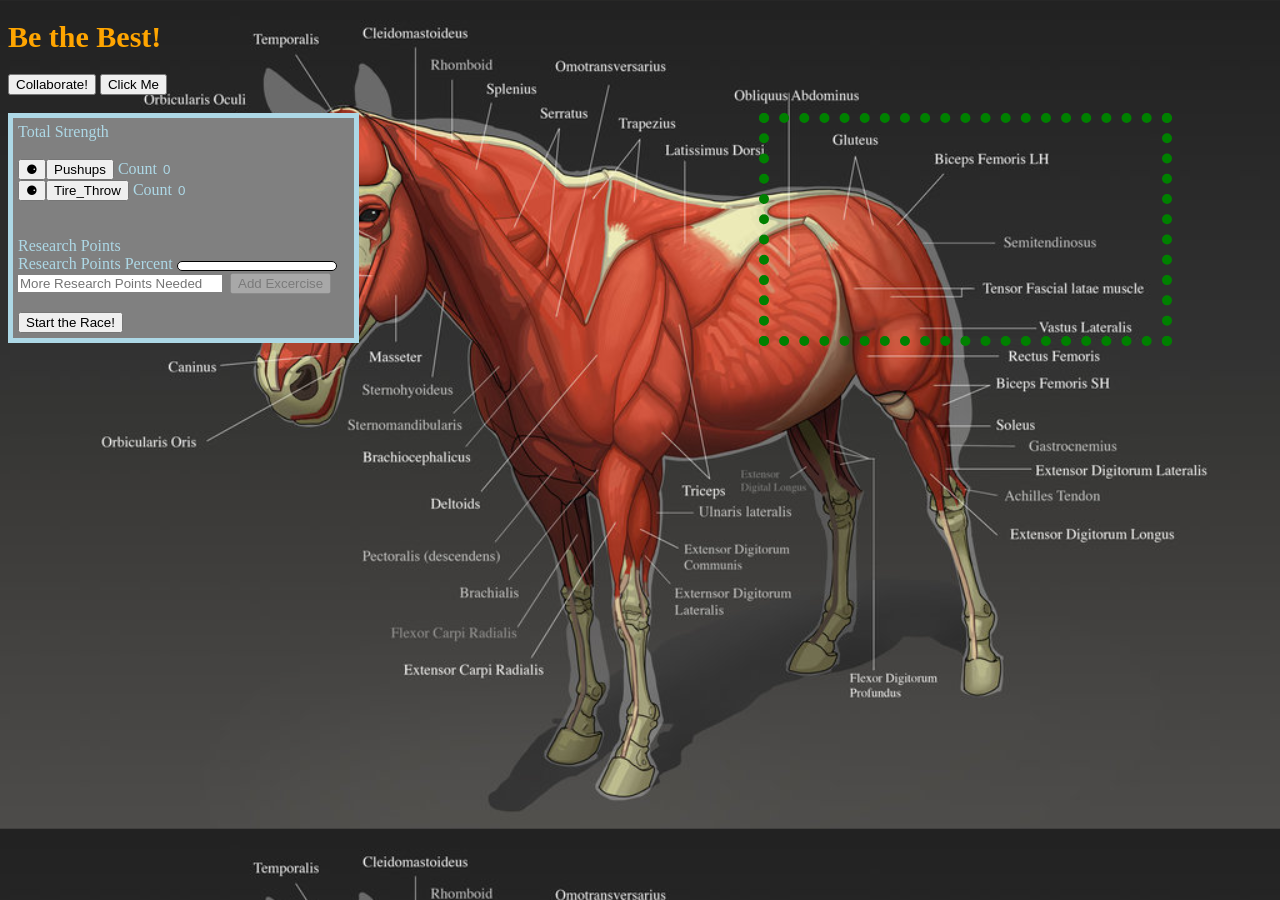
==== index.html @ 87ccf4d5 "adding autostart and clone clicks" ====
<!DOCTYPE html>
<html>
<head>

  <style type="text/css">

  progress {
    -webkit-appearance: none;
  }

  ::-webkit-progress-value {
    background-color: lightgreen;
    border-radius:5px;
  }
  ::-webkit-progress-bar {
    background-color: white;
    border-radius:5px;
    border:solid 1px;
  }

  label{
    color:lightblue;
  }

  input{
    color:lightblue;
    background:transparent;
    border:none;
  }

  #horseTrack{
    border-style:dotted;
    border-width:10px;
    border-color:green;
    padding:10px;
    color:white;
    font-size:67px;
  }
  </style>

  <script type="text/javascript">
var strengthTotal = 0;
var pushupTotal = 0;
var tireThrowTotal = 0;
var researchPointsSpent = 0;
var researchPoints = 0;

var exs = [];
/*var ex = {
  name:"",
  total:0
};*/

function addEx(initialEx){

  var newEx = new Object();
  if(initialEx==undefined){
    newEx.name = document.getElementById("newEx").value;
    researchPoints=researchPoints-1;
    researchPointsSpent=researchPointsSpent+1;
    document.getElementById("researchPoints").value = researchPoints;
    if(researchPoints<1){
        document.getElementById("newExButton").disabled = true;
        document.getElementById("newEx").disabled = true;
        document.getElementById("newEx").placeholder = "More Research Points Needed";
    }
  }else{
    newEx.name = initialEx;
  }

      newEx.total=0;
      exs.push(newEx);

      document.getElementById("newEx").value="";

      updateEx();
}

function init(){
  addEx("Pushups");
  addEx("Tire_Throw");
  updateEx();
}

function updateEx(){

  var exsHtml ="";
  for(var i=0;i<exs.length;i++){
    exsHtml = exsHtml + '<button id="auto'+exs[i].name+'" onclick="startTimer(\''+exs[i].name+'\')">⚈</button><button id="'+exs[i].name+'Button" onclick="action(\''+exs[i].name+'\')">'+exs[i].name+'</button> <label for="'+exs[i].name+'Total">Count</label> <input id="'+exs[i].name+'Total" value="'+exs[i].total+'" type="input" readonly="readonly" style="border:none"/> </br>'
  }
  var exsContainer = document.getElementById("exsContainer")
  exsContainer.innerHTML = exsHtml;
  document.getElementById("researchPointsPercent").value = Math.trunc((strengthTotal/5-researchPointsSpent)*100);

}
/*
function newEx(){
  var newEx = document.getElementById("newEx").value;
  if(newEx.trim()!=""){
    exs.push(newEx);
  }

}*/

function action(exName){
  for(var i=0;i<exs.length;i++){
    if(exs[i].name==exName){
      exs[i].total=exs[i].total+1;
      document.getElementById(exs[i].name+"Total").value = exs[i].total;
      strengthTotal = strengthTotal+1/exs[i].total;
      document.getElementById("strengthTotal").value = strengthTotal;
      researchPoints = Math.floor(strengthTotal/10-researchPointsSpent);
      document.getElementById("researchPoints").value = researchPoints;
      document.getElementById("researchPointsPercent").value = Math.trunc((strengthTotal/10-researchPointsSpent)*100);

      if(researchPoints>=1){
          document.getElementById("newExButton").disabled = false;
          document.getElementById("newEx").disabled = false;
          document.getElementById("newEx").placeholder = "New Excercise Unlocked!";
      }
    }
  }
}


var going;
var goButton = false;
var goName = "Pushups";

function startTimer(exName){
    goButton=!goButton;
    //if(goButton){
      clearInterval(going);
      document.getElementById("auto"+goName).style.color="";
      goName=exName;
      document.getElementById("auto"+goName).style.color="lightgreen";

      going = setInterval(go, 2000);
      //document.getElementById("auto"+exName).style.backgroundColor="green";
    //}else{

      //document.getElementById("auto"+exName).style.backgroundColor="";

    //}
}

function go(){
  action(goName);
}

var horseTrackDirection = 0;
function race(){
horseTrackDirection = horseTrackDirection +1;

document.getElementById("horseTrack").style.borderTopColor="green";
document.getElementById("horseTrack").style.borderRightColor="green";
document.getElementById("horseTrack").style.borderBottomColor="green";
document.getElementById("horseTrack").style.borderLeftColor="green";

switch(horseTrackDirection%4){
  case 0:
    document.getElementById("horseTrack").style.borderTopColor="red";
    break;
  case 1:
    document.getElementById("horseTrack").style.borderRightColor="red";
  break;
  case 2:
    document.getElementById("horseTrack").style.borderBottomColor="red";
  break;
  case 3:
    document.getElementById("horseTrack").style.borderLeftColor="red";
  break;
}


if(horseTrackDirection>51+winnerNumber){
  clearInterval(theRace);
  horseTrackDirection=0;
  document.getElementById("horseRaceWinner").innerHTML = winnerNumber;
}

}
var theRace;
var winnerNumber = 0;
function startRace(){
  setTimeout(function(){document.getElementById('horseRace').style.display='none'},5000);
  winnerNumber = Math.floor(Math.random()*4);
  theRace = setInterval(race,100);
  document.getElementById("horseRaceWinner").innerHTML = "";

}
/*
function updateDisplay(){
  for(var i=0;i<elements.length;i++){
    document.getElementById(elements[i].id).value=elements[i].total;
  }
}*/
  </script>

<script src="https://togetherjs.com/togetherjs-min.js">
  TogetherJSConfig_autoStart = true;
  TogetherJSConfig_cloneClicks = true;

</script>

</head>
<body onload="init()" style="background-image:url('horsemuscle.jpg');-webkit-background-size: cover;-moz-background-size: cover;-o-background-size: cover;background-size: cover;">
<h1 style="color:orange;font-size:30px">Be the Best!</h1>
<button onclick="TogetherJS(this); return false;">Collaborate!</button>

<button onclick="alert('You\'re the best')">Click Me</button>
</br>
</br>
<div id="clicker" style="background-color:grey;display:inline-block;border:5px solid lightblue;padding:5px">
<label for="strengthTotal">Total Strength</label>
<input id="strengthTotal" type="input" readonly style="border:none"/>
</br>
</br>

<div id="exsContainer"></div>
</br>
</br>

<label for="researchPoints">Research Points</label>
<input id="researchPoints" type="input" readonly />
</br>
<label for="researchPointsPercent">Research Points Percent</label>
<progress id="researchPointsPercent" value="0" max="100" style="height:10px;vertical-align:middle;"></progress>
</br>
<input id="newEx" type="input" placeholder="More Research Points Needed" disabled="disabled" style="width:200px;background:white"/>
&nbsp;<button id="newExButton" onclick="addEx()" disabled="disabled" >Add Excercise</button>
</br>
</br>
<button onclick="document.getElementById('horseRace').style.display='inline-block';startRace();">Start the Race!</button>
</div>


<div id="horseTrack" style="width:373px;height:193px;float:right;margin-right:100px">
  <div id="horseRace" style="display:none;width:373px;height:193px;background-image:url('horserace.gif');-webkit-background-size: cover;-moz-background-size: cover;-o-background-size: cover;background-size: cover;">
  </div>
  <span id="horseRaceWinner"></span>
</div>



</body>
</html>
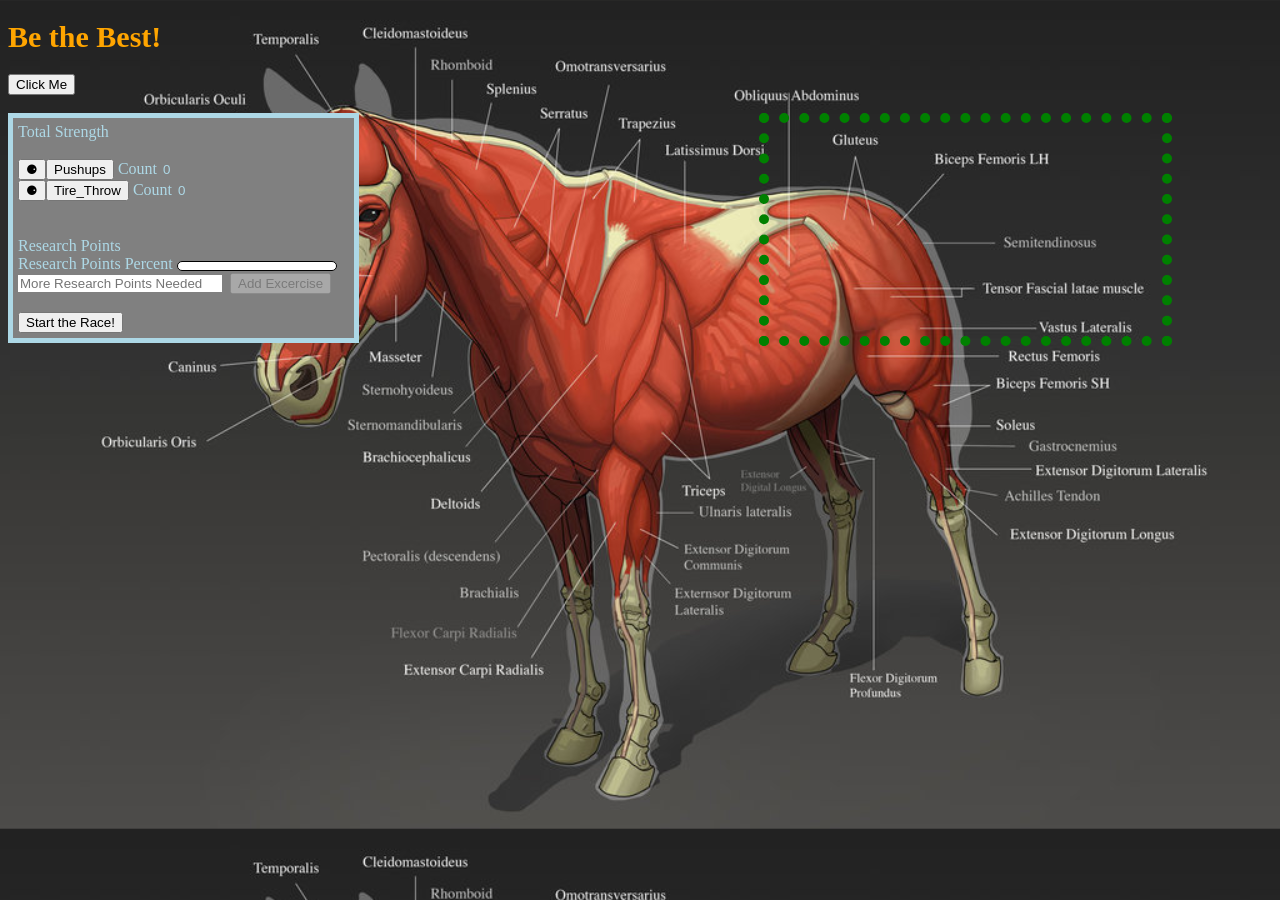
==== commit 2c419be7: "remove together js" ====
--- a/index.html
+++ b/index.html
@@ -196,17 +196,23 @@
   }
 }*/
   </script>
-
+<script>
+  
+ // var TogetherJSConfig_autoStart = true;
+ // var TogetherJSConfig_cloneClicks = true;
+  // more config...
+  </script>
+
+  <!--
 <script src="https://togetherjs.com/togetherjs-min.js">
-  TogetherJSConfig_autoStart = true;
-  TogetherJSConfig_cloneClicks = true;
+-->
 
 </script>
 
 </head>
 <body onload="init()" style="background-image:url('horsemuscle.jpg');-webkit-background-size: cover;-moz-background-size: cover;-o-background-size: cover;background-size: cover;">
 <h1 style="color:orange;font-size:30px">Be the Best!</h1>
-<button onclick="TogetherJS(this); return false;">Collaborate!</button>
+<!--<button onclick="TogetherJS(this); return false;">Collaborate!</button>-->
 
 <button onclick="alert('You\'re the best')">Click Me</button>
 </br>
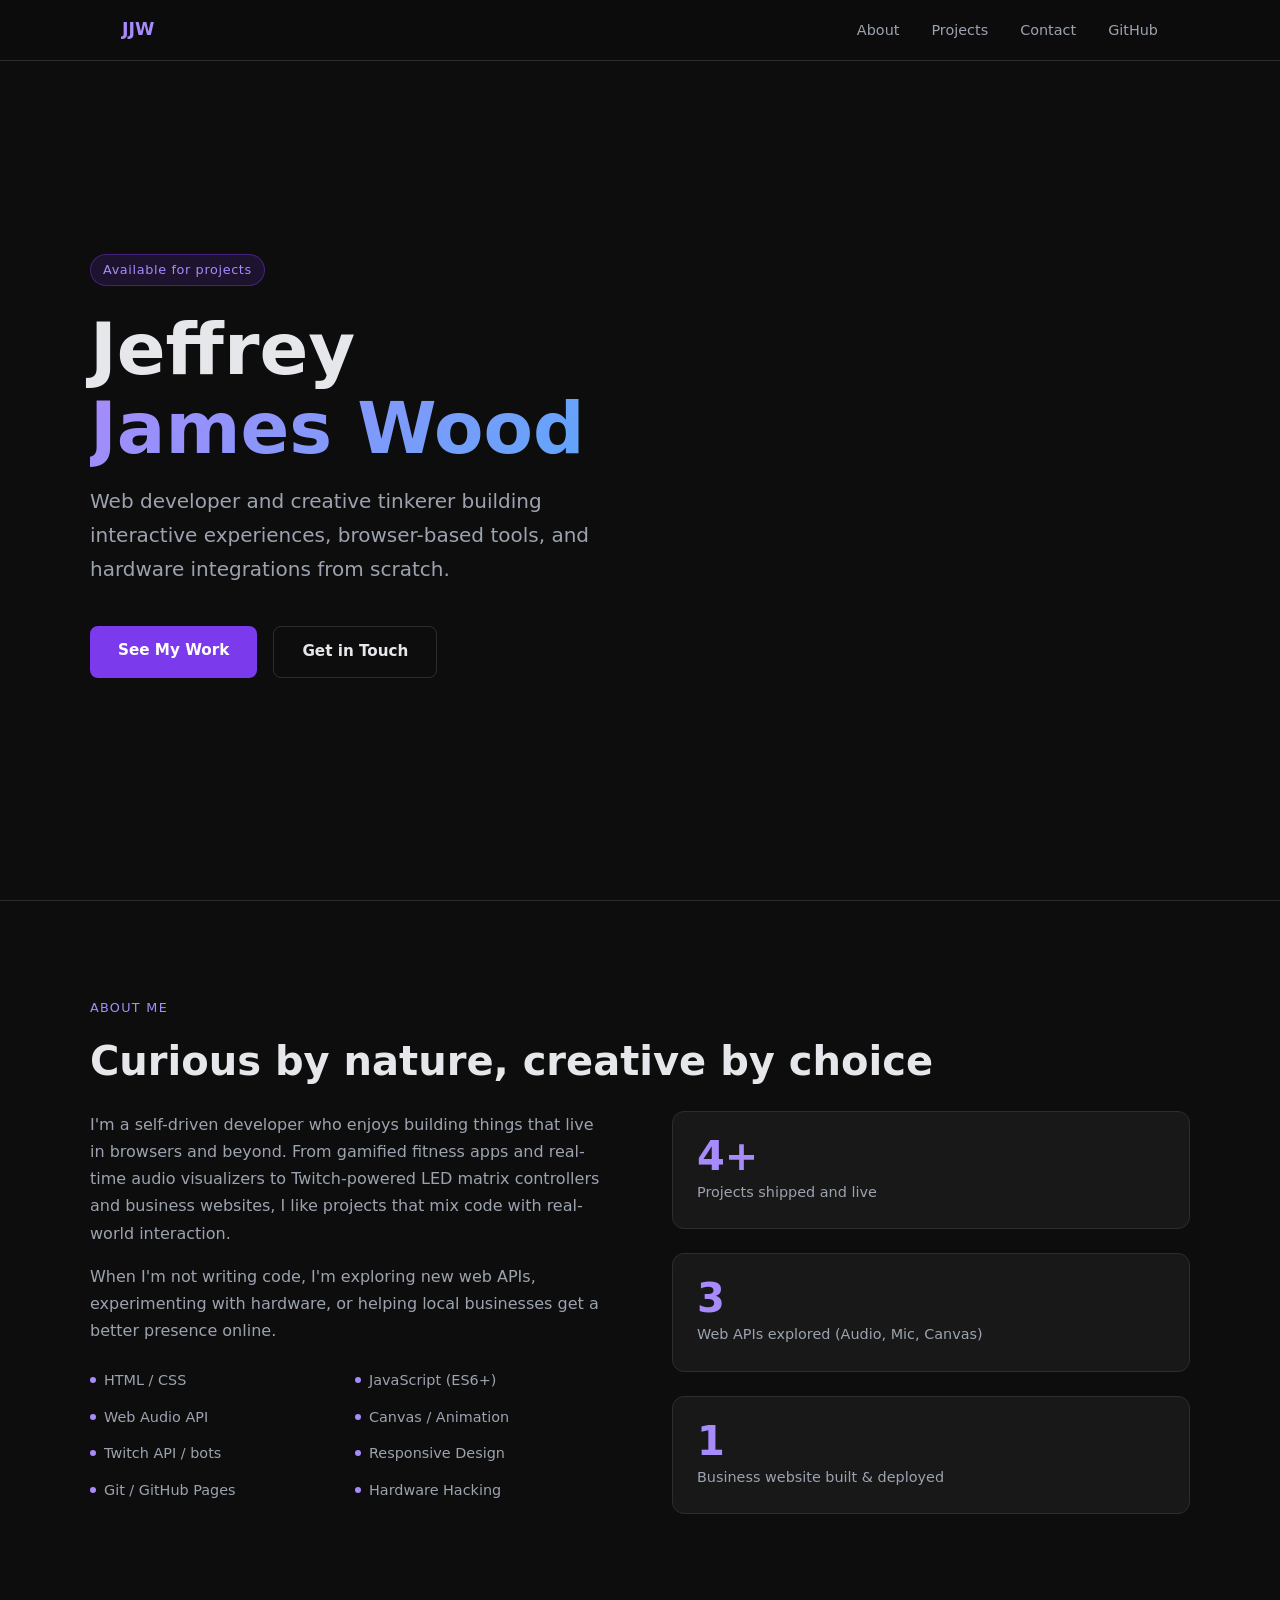
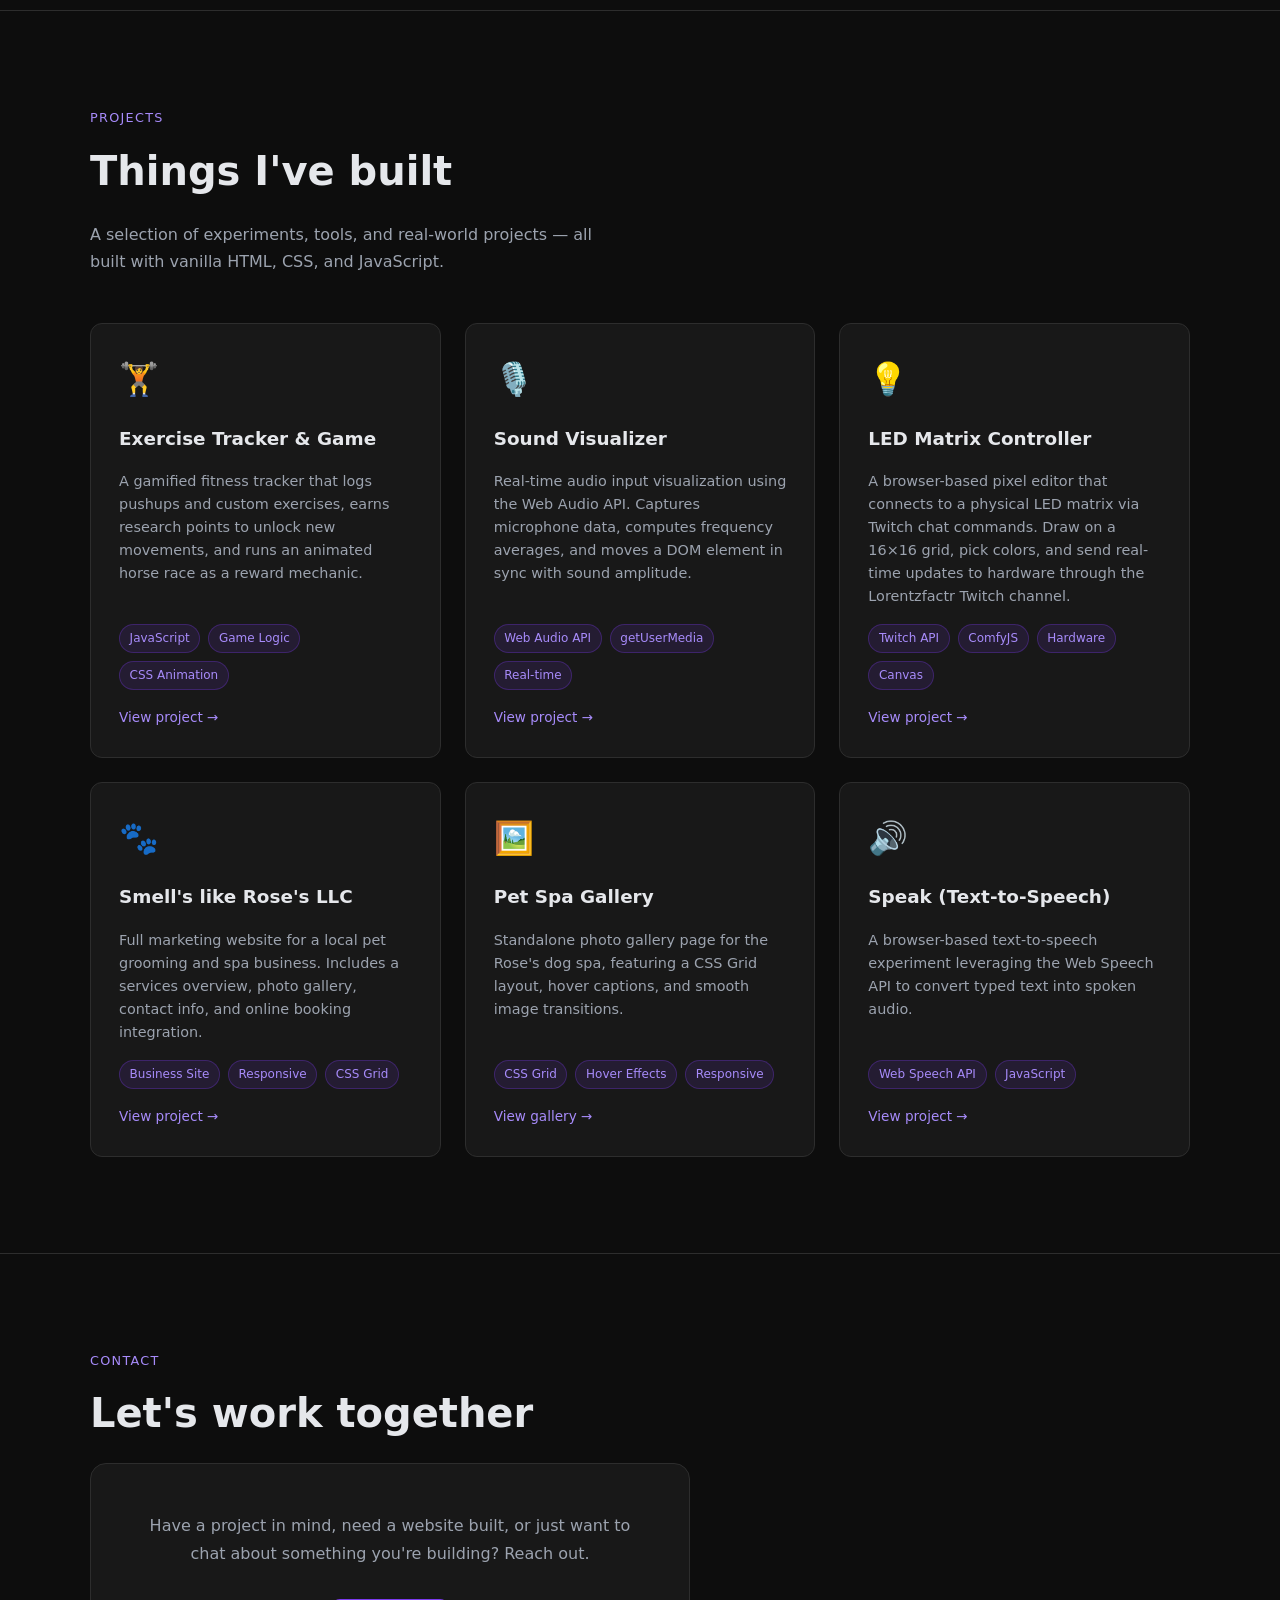
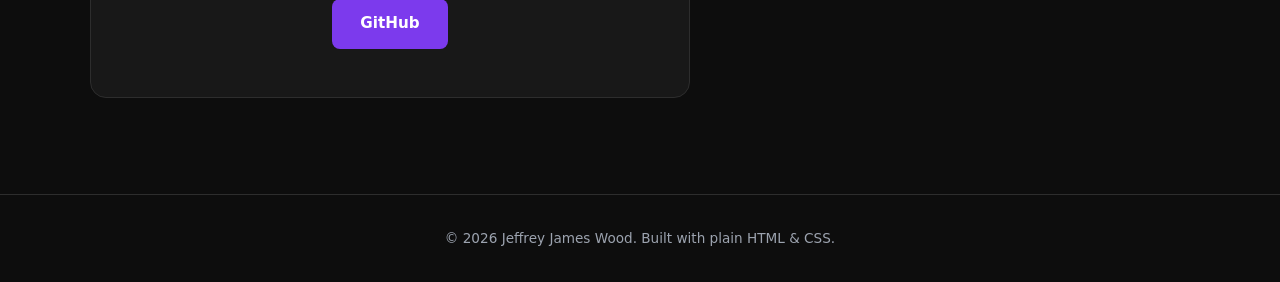
==== commit 61e9ff02: "Build portfolio website as homepage - Rename existing exercise tracker game to game.html - Create ne" ====
--- a/index.html
+++ b/index.html
@@ -1,253 +1,613 @@
-<!DOCTYPE html>
-<html>
-<head>
-
-  <style type="text/css">
-
-  progress {
-    -webkit-appearance: none;
-  }
-
-  ::-webkit-progress-value {
-    background-color: lightgreen;
-    border-radius:5px;
-  }
-  ::-webkit-progress-bar {
-    background-color: white;
-    border-radius:5px;
-    border:solid 1px;
-  }
-
-  label{
-    color:lightblue;
-  }
-
-  input{
-    color:lightblue;
-    background:transparent;
-    border:none;
-  }
-
-  #horseTrack{
-    border-style:dotted;
-    border-width:10px;
-    border-color:green;
-    padding:10px;
-    color:white;
-    font-size:67px;
-  }
-  </style>
-
-  <script type="text/javascript">
-var strengthTotal = 0;
-var pushupTotal = 0;
-var tireThrowTotal = 0;
-var researchPointsSpent = 0;
-var researchPoints = 0;
-
-var exs = [];
-/*var ex = {
-  name:"",
-  total:0
-};*/
-
-function addEx(initialEx){
-
-  var newEx = new Object();
-  if(initialEx==undefined){
-    newEx.name = document.getElementById("newEx").value;
-    researchPoints=researchPoints-1;
-    researchPointsSpent=researchPointsSpent+1;
-    document.getElementById("researchPoints").value = researchPoints;
-    if(researchPoints<1){
-        document.getElementById("newExButton").disabled = true;
-        document.getElementById("newEx").disabled = true;
-        document.getElementById("newEx").placeholder = "More Research Points Needed";
-    }
-  }else{
-    newEx.name = initialEx;
-  }
-
-      newEx.total=0;
-      exs.push(newEx);
-
-      document.getElementById("newEx").value="";
-
-      updateEx();
-}
-
-function init(){
-  addEx("Pushups");
-  addEx("Tire_Throw");
-  updateEx();
-}
-
-function updateEx(){
-
-  var exsHtml ="";
-  for(var i=0;i<exs.length;i++){
-    exsHtml = exsHtml + '<button id="auto'+exs[i].name+'" onclick="startTimer(\''+exs[i].name+'\')">⚈</button><button id="'+exs[i].name+'Button" onclick="action(\''+exs[i].name+'\')">'+exs[i].name+'</button> <label for="'+exs[i].name+'Total">Count</label> <input id="'+exs[i].name+'Total" value="'+exs[i].total+'" type="input" readonly="readonly" style="border:none"/> </br>'
-  }
-  var exsContainer = document.getElementById("exsContainer")
-  exsContainer.innerHTML = exsHtml;
-  document.getElementById("researchPointsPercent").value = Math.trunc((strengthTotal/5-researchPointsSpent)*100);
-
-}
-/*
-function newEx(){
-  var newEx = document.getElementById("newEx").value;
-  if(newEx.trim()!=""){
-    exs.push(newEx);
-  }
-
-}*/
-
-function action(exName){
-  for(var i=0;i<exs.length;i++){
-    if(exs[i].name==exName){
-      exs[i].total=exs[i].total+1;
-      document.getElementById(exs[i].name+"Total").value = exs[i].total;
-      strengthTotal = strengthTotal+1/exs[i].total;
-      document.getElementById("strengthTotal").value = strengthTotal;
-      researchPoints = Math.floor(strengthTotal/10-researchPointsSpent);
-      document.getElementById("researchPoints").value = researchPoints;
-      document.getElementById("researchPointsPercent").value = Math.trunc((strengthTotal/10-researchPointsSpent)*100);
-
-      if(researchPoints>=1){
-          document.getElementById("newExButton").disabled = false;
-          document.getElementById("newEx").disabled = false;
-          document.getElementById("newEx").placeholder = "New Excercise Unlocked!";
-      }
-    }
-  }
-}
-
-
-var going;
-var goButton = false;
-var goName = "Pushups";
-
-function startTimer(exName){
-    goButton=!goButton;
-    //if(goButton){
-      clearInterval(going);
-      document.getElementById("auto"+goName).style.color="";
-      goName=exName;
-      document.getElementById("auto"+goName).style.color="lightgreen";
-
-      going = setInterval(go, 2000);
-      //document.getElementById("auto"+exName).style.backgroundColor="green";
-    //}else{
-
-      //document.getElementById("auto"+exName).style.backgroundColor="";
-
-    //}
-}
-
-function go(){
-  action(goName);
-}
-
-var horseTrackDirection = 0;
-function race(){
-horseTrackDirection = horseTrackDirection +1;
-
-document.getElementById("horseTrack").style.borderTopColor="green";
-document.getElementById("horseTrack").style.borderRightColor="green";
-document.getElementById("horseTrack").style.borderBottomColor="green";
-document.getElementById("horseTrack").style.borderLeftColor="green";
-
-switch(horseTrackDirection%4){
-  case 0:
-    document.getElementById("horseTrack").style.borderTopColor="red";
-    break;
-  case 1:
-    document.getElementById("horseTrack").style.borderRightColor="red";
-  break;
-  case 2:
-    document.getElementById("horseTrack").style.borderBottomColor="red";
-  break;
-  case 3:
-    document.getElementById("horseTrack").style.borderLeftColor="red";
-  break;
-}
-
-
-if(horseTrackDirection>51+winnerNumber){
-  clearInterval(theRace);
-  horseTrackDirection=0;
-  document.getElementById("horseRaceWinner").innerHTML = winnerNumber;
-}
-
-}
-var theRace;
-var winnerNumber = 0;
-function startRace(){
-  setTimeout(function(){document.getElementById('horseRace').style.display='none'},5000);
-  winnerNumber = Math.floor(Math.random()*4);
-  theRace = setInterval(race,100);
-  document.getElementById("horseRaceWinner").innerHTML = "";
-
-}
-/*
-function updateDisplay(){
-  for(var i=0;i<elements.length;i++){
-    document.getElementById(elements[i].id).value=elements[i].total;
-  }
-}*/
-  </script>
-<script>
-  
- // var TogetherJSConfig_autoStart = true;
- // var TogetherJSConfig_cloneClicks = true;
-  // more config...
-  </script>
-
-  <!--
-<script src="https://togetherjs.com/togetherjs-min.js">
--->
-
-</script>
-
-</head>
-<body onload="init()" style="background-image:url('horsemuscle.jpg');-webkit-background-size: cover;-moz-background-size: cover;-o-background-size: cover;background-size: cover;">
-<h1 style="color:orange;font-size:30px">Be the Best!</h1>
-<!--<button onclick="TogetherJS(this); return false;">Collaborate!</button>-->
-
-<button onclick="alert('You\'re the best')">Click Me</button>
-</br>
-</br>
-<div id="clicker" style="background-color:grey;display:inline-block;border:5px solid lightblue;padding:5px">
-<label for="strengthTotal">Total Strength</label>
-<input id="strengthTotal" type="input" readonly style="border:none"/>
-</br>
-</br>
-
-<div id="exsContainer"></div>
-</br>
-</br>
-
-<label for="researchPoints">Research Points</label>
-<input id="researchPoints" type="input" readonly />
-</br>
-<label for="researchPointsPercent">Research Points Percent</label>
-<progress id="researchPointsPercent" value="0" max="100" style="height:10px;vertical-align:middle;"></progress>
-</br>
-<input id="newEx" type="input" placeholder="More Research Points Needed" disabled="disabled" style="width:200px;background:white"/>
-&nbsp;<button id="newExButton" onclick="addEx()" disabled="disabled" >Add Excercise</button>
-</br>
-</br>
-<button onclick="document.getElementById('horseRace').style.display='inline-block';startRace();">Start the Race!</button>
-</div>
-
-
-<div id="horseTrack" style="width:373px;height:193px;float:right;margin-right:100px">
-  <div id="horseRace" style="display:none;width:373px;height:193px;background-image:url('horserace.gif');-webkit-background-size: cover;-moz-background-size: cover;-o-background-size: cover;background-size: cover;">
-  </div>
-  <span id="horseRaceWinner"></span>
-</div>
-
-
-
-</body>
-</html>
+<!DOCTYPE html>
+<html lang="en">
+<head>
+  <meta charset="UTF-8">
+  <meta name="viewport" content="width=device-width, initial-scale=1.0">
+  <title>Jeffrey James Wood - Developer Portfolio</title>
+  <style>
+    *, *::before, *::after {
+      box-sizing: border-box;
+      margin: 0;
+      padding: 0;
+    }
+
+    :root {
+      --bg: #0d0d0d;
+      --bg-card: #181818;
+      --bg-card-hover: #222222;
+      --accent: #7c3aed;
+      --accent-light: #a78bfa;
+      --text: #e5e7eb;
+      --text-muted: #9ca3af;
+      --border: #2d2d2d;
+    }
+
+    html {
+      scroll-behavior: smooth;
+    }
+
+    body {
+      font-family: 'Segoe UI', system-ui, -apple-system, sans-serif;
+      background-color: var(--bg);
+      color: var(--text);
+      line-height: 1.7;
+    }
+
+    /* NAV */
+    nav {
+      position: fixed;
+      top: 0;
+      width: 100%;
+      background: rgba(13, 13, 13, 0.9);
+      backdrop-filter: blur(10px);
+      border-bottom: 1px solid var(--border);
+      z-index: 100;
+    }
+
+    .nav-inner {
+      max-width: 1100px;
+      margin: 0 auto;
+      padding: 0 2rem;
+      display: flex;
+      justify-content: space-between;
+      align-items: center;
+      height: 60px;
+    }
+
+    .nav-logo {
+      font-size: 1.1rem;
+      font-weight: 700;
+      color: var(--accent-light);
+      text-decoration: none;
+    }
+
+    .nav-links {
+      list-style: none;
+      display: flex;
+      gap: 2rem;
+    }
+
+    .nav-links a {
+      text-decoration: none;
+      color: var(--text-muted);
+      font-size: 0.9rem;
+      transition: color 0.2s;
+    }
+
+    .nav-links a:hover {
+      color: var(--accent-light);
+    }
+
+    /* HERO */
+    #hero {
+      min-height: 100vh;
+      display: flex;
+      align-items: center;
+      padding: 6rem 2rem 4rem;
+    }
+
+    .hero-inner {
+      max-width: 1100px;
+      margin: 0 auto;
+      width: 100%;
+    }
+
+    .hero-tag {
+      display: inline-block;
+      background: rgba(124, 58, 237, 0.15);
+      border: 1px solid rgba(124, 58, 237, 0.4);
+      color: var(--accent-light);
+      padding: 0.25rem 0.75rem;
+      border-radius: 999px;
+      font-size: 0.8rem;
+      letter-spacing: 0.05em;
+      margin-bottom: 1.5rem;
+    }
+
+    .hero-name {
+      font-size: clamp(2.5rem, 6vw, 4.5rem);
+      font-weight: 800;
+      line-height: 1.1;
+      margin-bottom: 1rem;
+    }
+
+    .hero-name span {
+      background: linear-gradient(135deg, var(--accent-light), #60a5fa);
+      -webkit-background-clip: text;
+      -webkit-text-fill-color: transparent;
+      background-clip: text;
+    }
+
+    .hero-subtitle {
+      font-size: 1.25rem;
+      color: var(--text-muted);
+      max-width: 560px;
+      margin-bottom: 2.5rem;
+    }
+
+    .hero-cta {
+      display: flex;
+      gap: 1rem;
+      flex-wrap: wrap;
+    }
+
+    .btn-primary {
+      display: inline-block;
+      background: var(--accent);
+      color: #fff;
+      padding: 0.75rem 1.75rem;
+      border-radius: 8px;
+      text-decoration: none;
+      font-weight: 600;
+      font-size: 0.95rem;
+      transition: background 0.2s, transform 0.2s;
+    }
+
+    .btn-primary:hover {
+      background: #6d28d9;
+      transform: translateY(-2px);
+    }
+
+    .btn-secondary {
+      display: inline-block;
+      border: 1px solid var(--border);
+      color: var(--text);
+      padding: 0.75rem 1.75rem;
+      border-radius: 8px;
+      text-decoration: none;
+      font-weight: 600;
+      font-size: 0.95rem;
+      transition: border-color 0.2s, transform 0.2s;
+    }
+
+    .btn-secondary:hover {
+      border-color: var(--accent-light);
+      color: var(--accent-light);
+      transform: translateY(-2px);
+    }
+
+    /* SECTIONS */
+    section {
+      padding: 6rem 2rem;
+    }
+
+    .section-inner {
+      max-width: 1100px;
+      margin: 0 auto;
+    }
+
+    .section-label {
+      font-size: 0.8rem;
+      letter-spacing: 0.1em;
+      text-transform: uppercase;
+      color: var(--accent-light);
+      margin-bottom: 0.5rem;
+    }
+
+    .section-title {
+      font-size: clamp(1.75rem, 4vw, 2.5rem);
+      font-weight: 700;
+      margin-bottom: 1rem;
+    }
+
+    .section-desc {
+      color: var(--text-muted);
+      max-width: 520px;
+      margin-bottom: 3rem;
+    }
+
+    /* ABOUT */
+    #about {
+      border-top: 1px solid var(--border);
+    }
+
+    .about-grid {
+      display: grid;
+      grid-template-columns: 1fr 1fr;
+      gap: 4rem;
+      align-items: start;
+    }
+
+    .about-text p {
+      color: var(--text-muted);
+      margin-bottom: 1rem;
+    }
+
+    .skills-list {
+      display: grid;
+      grid-template-columns: 1fr 1fr;
+      gap: 0.75rem;
+      margin-top: 1.5rem;
+    }
+
+    .skill-item {
+      display: flex;
+      align-items: center;
+      gap: 0.5rem;
+      font-size: 0.9rem;
+      color: var(--text-muted);
+    }
+
+    .skill-item::before {
+      content: '';
+      width: 6px;
+      height: 6px;
+      background: var(--accent-light);
+      border-radius: 50%;
+      flex-shrink: 0;
+    }
+
+    .about-stats {
+      display: flex;
+      flex-direction: column;
+      gap: 1.5rem;
+    }
+
+    .stat-card {
+      background: var(--bg-card);
+      border: 1px solid var(--border);
+      border-radius: 12px;
+      padding: 1.5rem;
+    }
+
+    .stat-number {
+      font-size: 2.5rem;
+      font-weight: 800;
+      color: var(--accent-light);
+      line-height: 1;
+    }
+
+    .stat-label {
+      color: var(--text-muted);
+      font-size: 0.9rem;
+      margin-top: 0.25rem;
+    }
+
+    /* PROJECTS */
+    #projects {
+      border-top: 1px solid var(--border);
+    }
+
+    .projects-grid {
+      display: grid;
+      grid-template-columns: repeat(auto-fill, minmax(320px, 1fr));
+      gap: 1.5rem;
+    }
+
+    .project-card {
+      background: var(--bg-card);
+      border: 1px solid var(--border);
+      border-radius: 12px;
+      padding: 1.75rem;
+      text-decoration: none;
+      color: inherit;
+      display: flex;
+      flex-direction: column;
+      gap: 1rem;
+      transition: background 0.2s, border-color 0.2s, transform 0.2s;
+    }
+
+    .project-card:hover {
+      background: var(--bg-card-hover);
+      border-color: var(--accent);
+      transform: translateY(-4px);
+    }
+
+    .project-icon {
+      font-size: 2rem;
+    }
+
+    .project-name {
+      font-size: 1.15rem;
+      font-weight: 700;
+    }
+
+    .project-desc {
+      color: var(--text-muted);
+      font-size: 0.9rem;
+      line-height: 1.6;
+      flex: 1;
+    }
+
+    .project-tags {
+      display: flex;
+      flex-wrap: wrap;
+      gap: 0.5rem;
+    }
+
+    .tag {
+      background: rgba(124, 58, 237, 0.12);
+      border: 1px solid rgba(124, 58, 237, 0.3);
+      color: var(--accent-light);
+      font-size: 0.75rem;
+      padding: 0.2rem 0.6rem;
+      border-radius: 999px;
+    }
+
+    .project-link {
+      font-size: 0.85rem;
+      color: var(--accent-light);
+      display: flex;
+      align-items: center;
+      gap: 0.25rem;
+    }
+
+    .project-link::after {
+      content: '→';
+      transition: transform 0.2s;
+    }
+
+    .project-card:hover .project-link::after {
+      transform: translateX(4px);
+    }
+
+    /* CONTACT */
+    #contact {
+      border-top: 1px solid var(--border);
+    }
+
+    .contact-box {
+      background: var(--bg-card);
+      border: 1px solid var(--border);
+      border-radius: 16px;
+      padding: 3rem;
+      text-align: center;
+      max-width: 600px;
+    }
+
+    .contact-box p {
+      color: var(--text-muted);
+      margin-bottom: 2rem;
+    }
+
+    .contact-links {
+      display: flex;
+      justify-content: center;
+      gap: 1rem;
+      flex-wrap: wrap;
+    }
+
+    /* FOOTER */
+    footer {
+      border-top: 1px solid var(--border);
+      padding: 2rem;
+      text-align: center;
+      color: var(--text-muted);
+      font-size: 0.85rem;
+    }
+
+    /* RESPONSIVE */
+    @media (max-width: 768px) {
+      .about-grid {
+        grid-template-columns: 1fr;
+        gap: 2.5rem;
+      }
+
+      .nav-links {
+        gap: 1rem;
+      }
+
+      .contact-box {
+        padding: 2rem 1.5rem;
+      }
+    }
+
+    @media (max-width: 480px) {
+      .nav-links li:nth-child(n+3) {
+        display: none;
+      }
+    }
+  </style>
+</head>
+<body>
+
+  <nav>
+    <div class="nav-inner">
+      <a href="#hero" class="nav-logo">JJW</a>
+      <ul class="nav-links">
+        <li><a href="#about">About</a></li>
+        <li><a href="#projects">Projects</a></li>
+        <li><a href="#contact">Contact</a></li>
+        <li><a href="https://github.com/XavierMidnight" target="_blank" rel="noopener">GitHub</a></li>
+      </ul>
+    </div>
+  </nav>
+
+  <!-- HERO -->
+  <section id="hero">
+    <div class="hero-inner">
+      <div class="hero-tag">Available for projects</div>
+      <h1 class="hero-name">
+        Jeffrey<br><span>James Wood</span>
+      </h1>
+      <p class="hero-subtitle">
+        Web developer and creative tinkerer building interactive experiences,
+        browser-based tools, and hardware integrations from scratch.
+      </p>
+      <div class="hero-cta">
+        <a href="#projects" class="btn-primary">See My Work</a>
+        <a href="#contact" class="btn-secondary">Get in Touch</a>
+      </div>
+    </div>
+  </section>
+
+  <!-- ABOUT -->
+  <section id="about">
+    <div class="section-inner">
+      <p class="section-label">About me</p>
+      <h2 class="section-title">Curious by nature, creative by choice</h2>
+      <div class="about-grid">
+        <div class="about-text">
+          <p>
+            I'm a self-driven developer who enjoys building things that live in browsers and
+            beyond. From gamified fitness apps and real-time audio visualizers to Twitch-powered
+            LED matrix controllers and business websites, I like projects that mix code with
+            real-world interaction.
+          </p>
+          <p>
+            When I'm not writing code, I'm exploring new web APIs, experimenting with hardware,
+            or helping local businesses get a better presence online.
+          </p>
+          <div class="skills-list">
+            <span class="skill-item">HTML / CSS</span>
+            <span class="skill-item">JavaScript (ES6+)</span>
+            <span class="skill-item">Web Audio API</span>
+            <span class="skill-item">Canvas / Animation</span>
+            <span class="skill-item">Twitch API / bots</span>
+            <span class="skill-item">Responsive Design</span>
+            <span class="skill-item">Git / GitHub Pages</span>
+            <span class="skill-item">Hardware Hacking</span>
+          </div>
+        </div>
+        <div class="about-stats">
+          <div class="stat-card">
+            <div class="stat-number">4+</div>
+            <div class="stat-label">Projects shipped and live</div>
+          </div>
+          <div class="stat-card">
+            <div class="stat-number">3</div>
+            <div class="stat-label">Web APIs explored (Audio, Mic, Canvas)</div>
+          </div>
+          <div class="stat-card">
+            <div class="stat-number">1</div>
+            <div class="stat-label">Business website built &amp; deployed</div>
+          </div>
+        </div>
+      </div>
+    </div>
+  </section>
+
+  <!-- PROJECTS -->
+  <section id="projects">
+    <div class="section-inner">
+      <p class="section-label">Projects</p>
+      <h2 class="section-title">Things I've built</h2>
+      <p class="section-desc">
+        A selection of experiments, tools, and real-world projects — all built with vanilla
+        HTML, CSS, and JavaScript.
+      </p>
+
+      <div class="projects-grid">
+
+        <a href="game.html" class="project-card">
+          <div class="project-icon">🏋️</div>
+          <div class="project-name">Exercise Tracker &amp; Game</div>
+          <p class="project-desc">
+            A gamified fitness tracker that logs pushups and custom exercises, earns
+            research points to unlock new movements, and runs an animated horse race as a
+            reward mechanic.
+          </p>
+          <div class="project-tags">
+            <span class="tag">JavaScript</span>
+            <span class="tag">Game Logic</span>
+            <span class="tag">CSS Animation</span>
+          </div>
+          <span class="project-link">View project</span>
+        </a>
+
+        <a href="sound.html" class="project-card">
+          <div class="project-icon">🎙️</div>
+          <div class="project-name">Sound Visualizer</div>
+          <p class="project-desc">
+            Real-time audio input visualization using the Web Audio API. Captures microphone
+            data, computes frequency averages, and moves a DOM element in sync with sound
+            amplitude.
+          </p>
+          <div class="project-tags">
+            <span class="tag">Web Audio API</span>
+            <span class="tag">getUserMedia</span>
+            <span class="tag">Real-time</span>
+          </div>
+          <span class="project-link">View project</span>
+        </a>
+
+        <a href="lorentzfactr.html" class="project-card">
+          <div class="project-icon">💡</div>
+          <div class="project-name">LED Matrix Controller</div>
+          <p class="project-desc">
+            A browser-based pixel editor that connects to a physical LED matrix via Twitch
+            chat commands. Draw on a 16×16 grid, pick colors, and send real-time updates to
+            hardware through the Lorentzfactr Twitch channel.
+          </p>
+          <div class="project-tags">
+            <span class="tag">Twitch API</span>
+            <span class="tag">ComfyJS</span>
+            <span class="tag">Hardware</span>
+            <span class="tag">Canvas</span>
+          </div>
+          <span class="project-link">View project</span>
+        </a>
+
+        <a href="rose2.html" class="project-card">
+          <div class="project-icon">🐾</div>
+          <div class="project-name">Smell's like Rose's LLC</div>
+          <p class="project-desc">
+            Full marketing website for a local pet grooming and spa business. Includes a
+            services overview, photo gallery, contact info, and online booking integration.
+          </p>
+          <div class="project-tags">
+            <span class="tag">Business Site</span>
+            <span class="tag">Responsive</span>
+            <span class="tag">CSS Grid</span>
+          </div>
+          <span class="project-link">View project</span>
+        </a>
+
+        <a href="gallery.html" class="project-card">
+          <div class="project-icon">🖼️</div>
+          <div class="project-name">Pet Spa Gallery</div>
+          <p class="project-desc">
+            Standalone photo gallery page for the Rose's dog spa, featuring a CSS Grid
+            layout, hover captions, and smooth image transitions.
+          </p>
+          <div class="project-tags">
+            <span class="tag">CSS Grid</span>
+            <span class="tag">Hover Effects</span>
+            <span class="tag">Responsive</span>
+          </div>
+          <span class="project-link">View gallery</span>
+        </a>
+
+        <a href="speak.html" class="project-card">
+          <div class="project-icon">🔊</div>
+          <div class="project-name">Speak (Text-to-Speech)</div>
+          <p class="project-desc">
+            A browser-based text-to-speech experiment leveraging the Web Speech API to
+            convert typed text into spoken audio.
+          </p>
+          <div class="project-tags">
+            <span class="tag">Web Speech API</span>
+            <span class="tag">JavaScript</span>
+          </div>
+          <span class="project-link">View project</span>
+        </a>
+
+      </div>
+    </div>
+  </section>
+
+  <!-- CONTACT -->
+  <section id="contact">
+    <div class="section-inner">
+      <p class="section-label">Contact</p>
+      <h2 class="section-title">Let's work together</h2>
+      <div class="contact-box">
+        <p>
+          Have a project in mind, need a website built, or just want to chat about
+          something you're building? Reach out.
+        </p>
+        <div class="contact-links">
+          <a href="https://github.com/XavierMidnight" class="btn-primary" target="_blank" rel="noopener">
+            GitHub
+          </a>
+        </div>
+      </div>
+    </div>
+  </section>
+
+  <footer>
+    <p>&copy; 2026 Jeffrey James Wood. Built with plain HTML &amp; CSS.</p>
+  </footer>
+
+</body>
+</html>
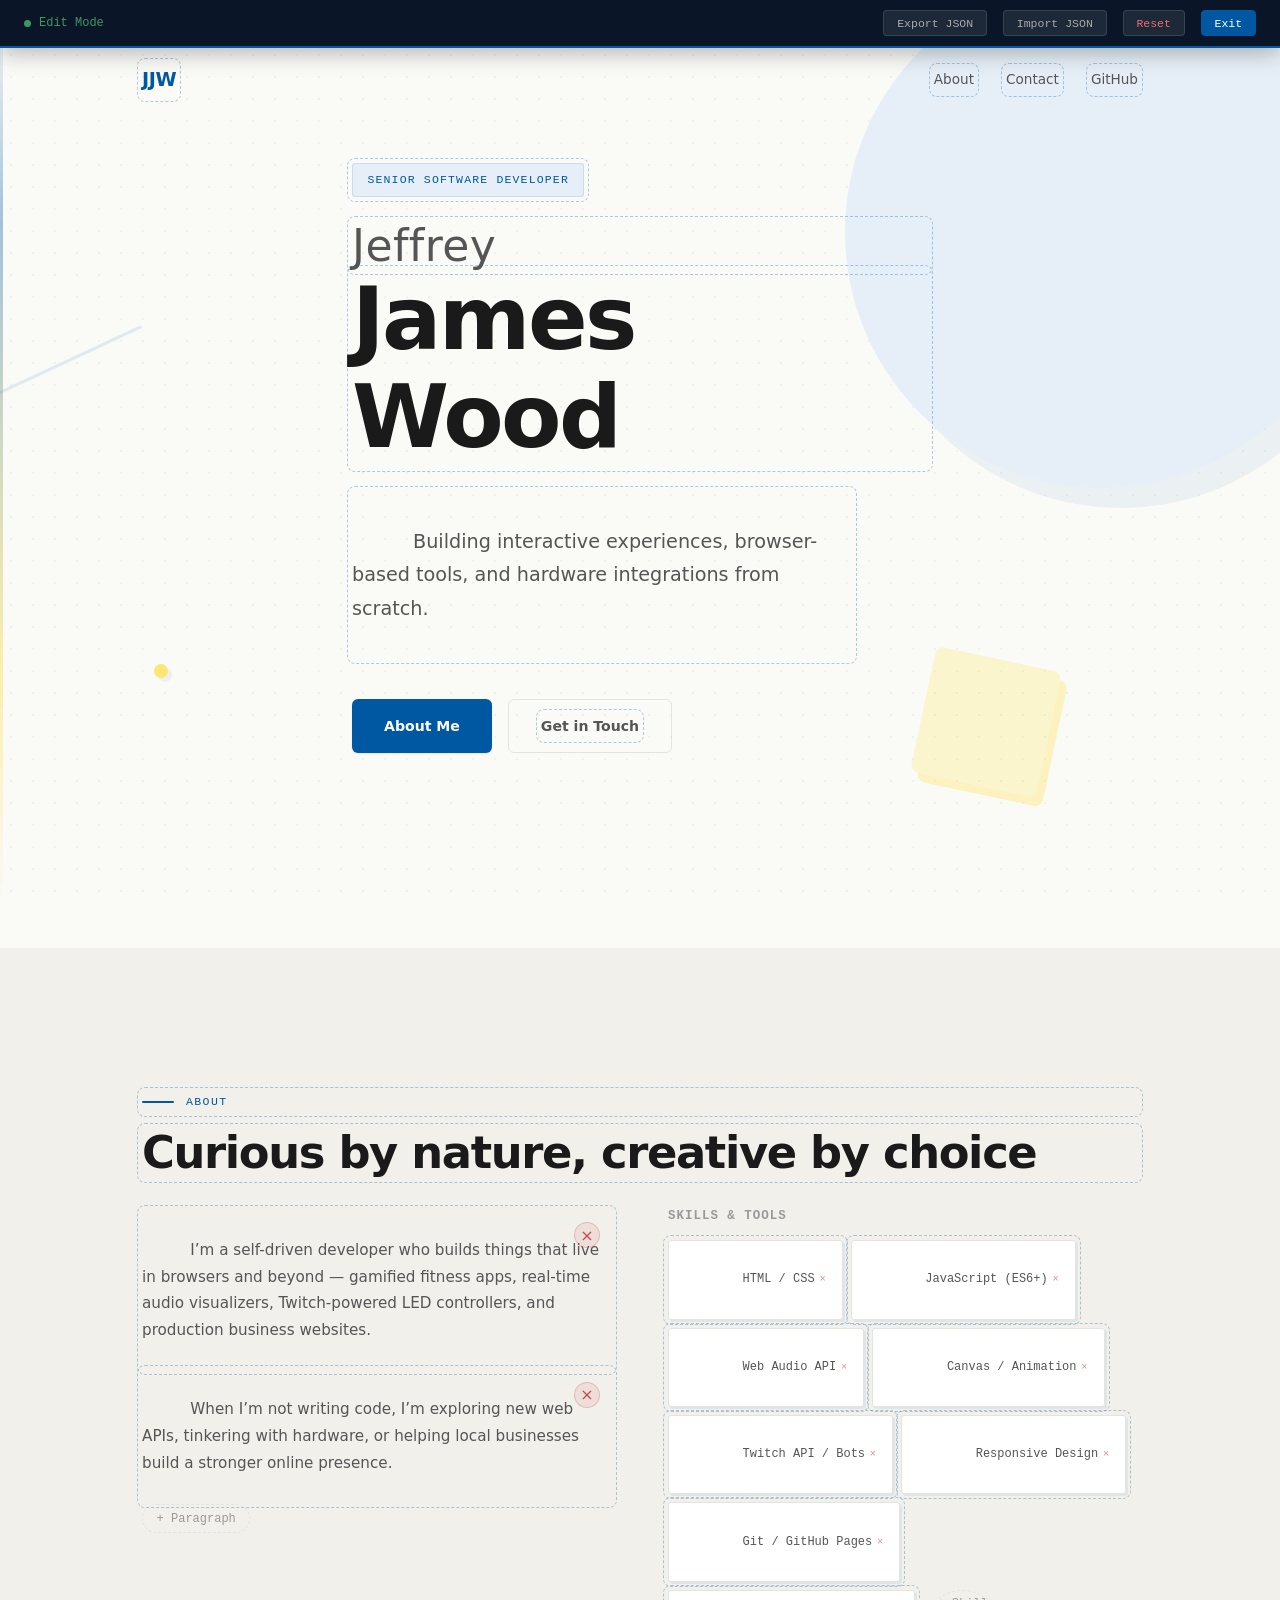
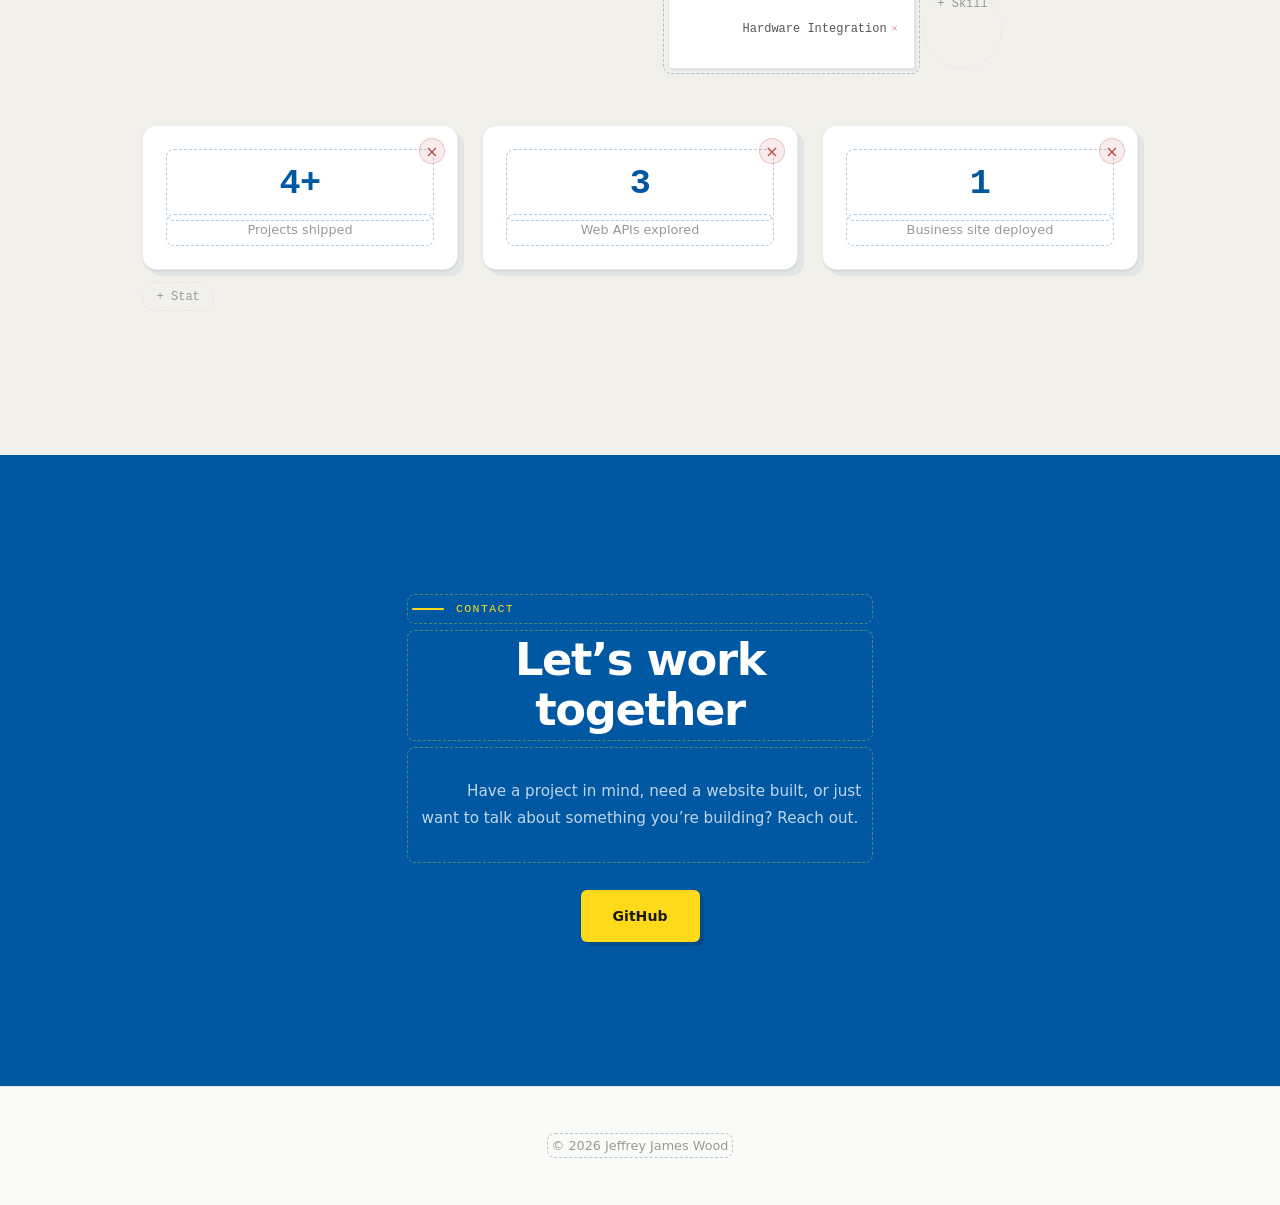
==== commit 80695fab: "Redesign portfolio with IKEA-inspired light theme and modular JS - Light palette: off-white bg, IKEA" ====
--- a/index.html
+++ b/index.html
@@ -3,611 +3,22 @@
 <head>
   <meta charset="UTF-8">
   <meta name="viewport" content="width=device-width, initial-scale=1.0">
-  <title>Jeffrey James Wood - Developer Portfolio</title>
-  <style>
-    *, *::before, *::after {
-      box-sizing: border-box;
-      margin: 0;
-      padding: 0;
-    }
-
-    :root {
-      --bg: #0d0d0d;
-      --bg-card: #181818;
-      --bg-card-hover: #222222;
-      --accent: #7c3aed;
-      --accent-light: #a78bfa;
-      --text: #e5e7eb;
-      --text-muted: #9ca3af;
-      --border: #2d2d2d;
-    }
-
-    html {
-      scroll-behavior: smooth;
-    }
-
-    body {
-      font-family: 'Segoe UI', system-ui, -apple-system, sans-serif;
-      background-color: var(--bg);
-      color: var(--text);
-      line-height: 1.7;
-    }
-
-    /* NAV */
-    nav {
-      position: fixed;
-      top: 0;
-      width: 100%;
-      background: rgba(13, 13, 13, 0.9);
-      backdrop-filter: blur(10px);
-      border-bottom: 1px solid var(--border);
-      z-index: 100;
-    }
-
-    .nav-inner {
-      max-width: 1100px;
-      margin: 0 auto;
-      padding: 0 2rem;
-      display: flex;
-      justify-content: space-between;
-      align-items: center;
-      height: 60px;
-    }
-
-    .nav-logo {
-      font-size: 1.1rem;
-      font-weight: 700;
-      color: var(--accent-light);
-      text-decoration: none;
-    }
-
-    .nav-links {
-      list-style: none;
-      display: flex;
-      gap: 2rem;
-    }
-
-    .nav-links a {
-      text-decoration: none;
-      color: var(--text-muted);
-      font-size: 0.9rem;
-      transition: color 0.2s;
-    }
-
-    .nav-links a:hover {
-      color: var(--accent-light);
-    }
-
-    /* HERO */
-    #hero {
-      min-height: 100vh;
-      display: flex;
-      align-items: center;
-      padding: 6rem 2rem 4rem;
-    }
-
-    .hero-inner {
-      max-width: 1100px;
-      margin: 0 auto;
-      width: 100%;
-    }
-
-    .hero-tag {
-      display: inline-block;
-      background: rgba(124, 58, 237, 0.15);
-      border: 1px solid rgba(124, 58, 237, 0.4);
-      color: var(--accent-light);
-      padding: 0.25rem 0.75rem;
-      border-radius: 999px;
-      font-size: 0.8rem;
-      letter-spacing: 0.05em;
-      margin-bottom: 1.5rem;
-    }
-
-    .hero-name {
-      font-size: clamp(2.5rem, 6vw, 4.5rem);
-      font-weight: 800;
-      line-height: 1.1;
-      margin-bottom: 1rem;
-    }
-
-    .hero-name span {
-      background: linear-gradient(135deg, var(--accent-light), #60a5fa);
-      -webkit-background-clip: text;
-      -webkit-text-fill-color: transparent;
-      background-clip: text;
-    }
-
-    .hero-subtitle {
-      font-size: 1.25rem;
-      color: var(--text-muted);
-      max-width: 560px;
-      margin-bottom: 2.5rem;
-    }
-
-    .hero-cta {
-      display: flex;
-      gap: 1rem;
-      flex-wrap: wrap;
-    }
-
-    .btn-primary {
-      display: inline-block;
-      background: var(--accent);
-      color: #fff;
-      padding: 0.75rem 1.75rem;
-      border-radius: 8px;
-      text-decoration: none;
-      font-weight: 600;
-      font-size: 0.95rem;
-      transition: background 0.2s, transform 0.2s;
-    }
-
-    .btn-primary:hover {
-      background: #6d28d9;
-      transform: translateY(-2px);
-    }
-
-    .btn-secondary {
-      display: inline-block;
-      border: 1px solid var(--border);
-      color: var(--text);
-      padding: 0.75rem 1.75rem;
-      border-radius: 8px;
-      text-decoration: none;
-      font-weight: 600;
-      font-size: 0.95rem;
-      transition: border-color 0.2s, transform 0.2s;
-    }
-
-    .btn-secondary:hover {
-      border-color: var(--accent-light);
-      color: var(--accent-light);
-      transform: translateY(-2px);
-    }
-
-    /* SECTIONS */
-    section {
-      padding: 6rem 2rem;
-    }
-
-    .section-inner {
-      max-width: 1100px;
-      margin: 0 auto;
-    }
-
-    .section-label {
-      font-size: 0.8rem;
-      letter-spacing: 0.1em;
-      text-transform: uppercase;
-      color: var(--accent-light);
-      margin-bottom: 0.5rem;
-    }
-
-    .section-title {
-      font-size: clamp(1.75rem, 4vw, 2.5rem);
-      font-weight: 700;
-      margin-bottom: 1rem;
-    }
-
-    .section-desc {
-      color: var(--text-muted);
-      max-width: 520px;
-      margin-bottom: 3rem;
-    }
-
-    /* ABOUT */
-    #about {
-      border-top: 1px solid var(--border);
-    }
-
-    .about-grid {
-      display: grid;
-      grid-template-columns: 1fr 1fr;
-      gap: 4rem;
-      align-items: start;
-    }
-
-    .about-text p {
-      color: var(--text-muted);
-      margin-bottom: 1rem;
-    }
-
-    .skills-list {
-      display: grid;
-      grid-template-columns: 1fr 1fr;
-      gap: 0.75rem;
-      margin-top: 1.5rem;
-    }
-
-    .skill-item {
-      display: flex;
-      align-items: center;
-      gap: 0.5rem;
-      font-size: 0.9rem;
-      color: var(--text-muted);
-    }
-
-    .skill-item::before {
-      content: '';
-      width: 6px;
-      height: 6px;
-      background: var(--accent-light);
-      border-radius: 50%;
-      flex-shrink: 0;
-    }
-
-    .about-stats {
-      display: flex;
-      flex-direction: column;
-      gap: 1.5rem;
-    }
-
-    .stat-card {
-      background: var(--bg-card);
-      border: 1px solid var(--border);
-      border-radius: 12px;
-      padding: 1.5rem;
-    }
-
-    .stat-number {
-      font-size: 2.5rem;
-      font-weight: 800;
-      color: var(--accent-light);
-      line-height: 1;
-    }
-
-    .stat-label {
-      color: var(--text-muted);
-      font-size: 0.9rem;
-      margin-top: 0.25rem;
-    }
-
-    /* PROJECTS */
-    #projects {
-      border-top: 1px solid var(--border);
-    }
-
-    .projects-grid {
-      display: grid;
-      grid-template-columns: repeat(auto-fill, minmax(320px, 1fr));
-      gap: 1.5rem;
-    }
-
-    .project-card {
-      background: var(--bg-card);
-      border: 1px solid var(--border);
-      border-radius: 12px;
-      padding: 1.75rem;
-      text-decoration: none;
-      color: inherit;
-      display: flex;
-      flex-direction: column;
-      gap: 1rem;
-      transition: background 0.2s, border-color 0.2s, transform 0.2s;
-    }
-
-    .project-card:hover {
-      background: var(--bg-card-hover);
-      border-color: var(--accent);
-      transform: translateY(-4px);
-    }
-
-    .project-icon {
-      font-size: 2rem;
-    }
-
-    .project-name {
-      font-size: 1.15rem;
-      font-weight: 700;
-    }
-
-    .project-desc {
-      color: var(--text-muted);
-      font-size: 0.9rem;
-      line-height: 1.6;
-      flex: 1;
-    }
-
-    .project-tags {
-      display: flex;
-      flex-wrap: wrap;
-      gap: 0.5rem;
-    }
-
-    .tag {
-      background: rgba(124, 58, 237, 0.12);
-      border: 1px solid rgba(124, 58, 237, 0.3);
-      color: var(--accent-light);
-      font-size: 0.75rem;
-      padding: 0.2rem 0.6rem;
-      border-radius: 999px;
-    }
-
-    .project-link {
-      font-size: 0.85rem;
-      color: var(--accent-light);
-      display: flex;
-      align-items: center;
-      gap: 0.25rem;
-    }
-
-    .project-link::after {
-      content: '→';
-      transition: transform 0.2s;
-    }
-
-    .project-card:hover .project-link::after {
-      transform: translateX(4px);
-    }
-
-    /* CONTACT */
-    #contact {
-      border-top: 1px solid var(--border);
-    }
-
-    .contact-box {
-      background: var(--bg-card);
-      border: 1px solid var(--border);
-      border-radius: 16px;
-      padding: 3rem;
-      text-align: center;
-      max-width: 600px;
-    }
-
-    .contact-box p {
-      color: var(--text-muted);
-      margin-bottom: 2rem;
-    }
-
-    .contact-links {
-      display: flex;
-      justify-content: center;
-      gap: 1rem;
-      flex-wrap: wrap;
-    }
-
-    /* FOOTER */
-    footer {
-      border-top: 1px solid var(--border);
-      padding: 2rem;
-      text-align: center;
-      color: var(--text-muted);
-      font-size: 0.85rem;
-    }
-
-    /* RESPONSIVE */
-    @media (max-width: 768px) {
-      .about-grid {
-        grid-template-columns: 1fr;
-        gap: 2.5rem;
-      }
-
-      .nav-links {
-        gap: 1rem;
-      }
-
-      .contact-box {
-        padding: 2rem 1.5rem;
-      }
-    }
-
-    @media (max-width: 480px) {
-      .nav-links li:nth-child(n+3) {
-        display: none;
-      }
-    }
-  </style>
+  <meta name="description" content="Jeffrey James Wood — Senior software developer building interactive experiences, browser-based tools, and hardware integrations.">
+  <title>Jeffrey James Wood — Developer</title>
+  <link rel="stylesheet" href="css/main.css">
 </head>
 <body>
 
-  <nav>
-    <div class="nav-inner">
-      <a href="#hero" class="nav-logo">JJW</a>
-      <ul class="nav-links">
-        <li><a href="#about">About</a></li>
-        <li><a href="#projects">Projects</a></li>
-        <li><a href="#contact">Contact</a></li>
-        <li><a href="https://github.com/XavierMidnight" target="_blank" rel="noopener">GitHub</a></li>
-      </ul>
-    </div>
-  </nav>
+  <!-- shell containers — JS fills these from the content config -->
+  <nav id="nav" class="nav"><div class="container nav-inner"></div></nav>
+  <section id="hero"></section>
+  <section id="about"></section>
+  <section id="contact"></section>
+  <footer id="footer"></footer>
 
-  <!-- HERO -->
-  <section id="hero">
-    <div class="hero-inner">
-      <div class="hero-tag">Available for projects</div>
-      <h1 class="hero-name">
-        Jeffrey<br><span>James Wood</span>
-      </h1>
-      <p class="hero-subtitle">
-        Web developer and creative tinkerer building interactive experiences,
-        browser-based tools, and hardware integrations from scratch.
-      </p>
-      <div class="hero-cta">
-        <a href="#projects" class="btn-primary">See My Work</a>
-        <a href="#contact" class="btn-secondary">Get in Touch</a>
-      </div>
-    </div>
-  </section>
+  <!-- hidden file input for JSON import -->
+  <input type="file" id="json-import" accept=".json" style="display:none">
 
-  <!-- ABOUT -->
-  <section id="about">
-    <div class="section-inner">
-      <p class="section-label">About me</p>
-      <h2 class="section-title">Curious by nature, creative by choice</h2>
-      <div class="about-grid">
-        <div class="about-text">
-          <p>
-            I'm a self-driven developer who enjoys building things that live in browsers and
-            beyond. From gamified fitness apps and real-time audio visualizers to Twitch-powered
-            LED matrix controllers and business websites, I like projects that mix code with
-            real-world interaction.
-          </p>
-          <p>
-            When I'm not writing code, I'm exploring new web APIs, experimenting with hardware,
-            or helping local businesses get a better presence online.
-          </p>
-          <div class="skills-list">
-            <span class="skill-item">HTML / CSS</span>
-            <span class="skill-item">JavaScript (ES6+)</span>
-            <span class="skill-item">Web Audio API</span>
-            <span class="skill-item">Canvas / Animation</span>
-            <span class="skill-item">Twitch API / bots</span>
-            <span class="skill-item">Responsive Design</span>
-            <span class="skill-item">Git / GitHub Pages</span>
-            <span class="skill-item">Hardware Hacking</span>
-          </div>
-        </div>
-        <div class="about-stats">
-          <div class="stat-card">
-            <div class="stat-number">4+</div>
-            <div class="stat-label">Projects shipped and live</div>
-          </div>
-          <div class="stat-card">
-            <div class="stat-number">3</div>
-            <div class="stat-label">Web APIs explored (Audio, Mic, Canvas)</div>
-          </div>
-          <div class="stat-card">
-            <div class="stat-number">1</div>
-            <div class="stat-label">Business website built &amp; deployed</div>
-          </div>
-        </div>
-      </div>
-    </div>
-  </section>
-
-  <!-- PROJECTS -->
-  <section id="projects">
-    <div class="section-inner">
-      <p class="section-label">Projects</p>
-      <h2 class="section-title">Things I've built</h2>
-      <p class="section-desc">
-        A selection of experiments, tools, and real-world projects — all built with vanilla
-        HTML, CSS, and JavaScript.
-      </p>
-
-      <div class="projects-grid">
-
-        <a href="game.html" class="project-card">
-          <div class="project-icon">🏋️</div>
-          <div class="project-name">Exercise Tracker &amp; Game</div>
-          <p class="project-desc">
-            A gamified fitness tracker that logs pushups and custom exercises, earns
-            research points to unlock new movements, and runs an animated horse race as a
-            reward mechanic.
-          </p>
-          <div class="project-tags">
-            <span class="tag">JavaScript</span>
-            <span class="tag">Game Logic</span>
-            <span class="tag">CSS Animation</span>
-          </div>
-          <span class="project-link">View project</span>
-        </a>
-
-        <a href="sound.html" class="project-card">
-          <div class="project-icon">🎙️</div>
-          <div class="project-name">Sound Visualizer</div>
-          <p class="project-desc">
-            Real-time audio input visualization using the Web Audio API. Captures microphone
-            data, computes frequency averages, and moves a DOM element in sync with sound
-            amplitude.
-          </p>
-          <div class="project-tags">
-            <span class="tag">Web Audio API</span>
-            <span class="tag">getUserMedia</span>
-            <span class="tag">Real-time</span>
-          </div>
-          <span class="project-link">View project</span>
-        </a>
-
-        <a href="lorentzfactr.html" class="project-card">
-          <div class="project-icon">💡</div>
-          <div class="project-name">LED Matrix Controller</div>
-          <p class="project-desc">
-            A browser-based pixel editor that connects to a physical LED matrix via Twitch
-            chat commands. Draw on a 16×16 grid, pick colors, and send real-time updates to
-            hardware through the Lorentzfactr Twitch channel.
-          </p>
-          <div class="project-tags">
-            <span class="tag">Twitch API</span>
-            <span class="tag">ComfyJS</span>
-            <span class="tag">Hardware</span>
-            <span class="tag">Canvas</span>
-          </div>
-          <span class="project-link">View project</span>
-        </a>
-
-        <a href="rose2.html" class="project-card">
-          <div class="project-icon">🐾</div>
-          <div class="project-name">Smell's like Rose's LLC</div>
-          <p class="project-desc">
-            Full marketing website for a local pet grooming and spa business. Includes a
-            services overview, photo gallery, contact info, and online booking integration.
-          </p>
-          <div class="project-tags">
-            <span class="tag">Business Site</span>
-            <span class="tag">Responsive</span>
-            <span class="tag">CSS Grid</span>
-          </div>
-          <span class="project-link">View project</span>
-        </a>
-
-        <a href="gallery.html" class="project-card">
-          <div class="project-icon">🖼️</div>
-          <div class="project-name">Pet Spa Gallery</div>
-          <p class="project-desc">
-            Standalone photo gallery page for the Rose's dog spa, featuring a CSS Grid
-            layout, hover captions, and smooth image transitions.
-          </p>
-          <div class="project-tags">
-            <span class="tag">CSS Grid</span>
-            <span class="tag">Hover Effects</span>
-            <span class="tag">Responsive</span>
-          </div>
-          <span class="project-link">View gallery</span>
-        </a>
-
-        <a href="speak.html" class="project-card">
-          <div class="project-icon">🔊</div>
-          <div class="project-name">Speak (Text-to-Speech)</div>
-          <p class="project-desc">
-            A browser-based text-to-speech experiment leveraging the Web Speech API to
-            convert typed text into spoken audio.
-          </p>
-          <div class="project-tags">
-            <span class="tag">Web Speech API</span>
-            <span class="tag">JavaScript</span>
-          </div>
-          <span class="project-link">View project</span>
-        </a>
-
-      </div>
-    </div>
-  </section>
-
-  <!-- CONTACT -->
-  <section id="contact">
-    <div class="section-inner">
-      <p class="section-label">Contact</p>
-      <h2 class="section-title">Let's work together</h2>
-      <div class="contact-box">
-        <p>
-          Have a project in mind, need a website built, or just want to chat about
-          something you're building? Reach out.
-        </p>
-        <div class="contact-links">
-          <a href="https://github.com/XavierMidnight" class="btn-primary" target="_blank" rel="noopener">
-            GitHub
-          </a>
-        </div>
-      </div>
-    </div>
-  </section>
-
-  <footer>
-    <p>&copy; 2026 Jeffrey James Wood. Built with plain HTML &amp; CSS.</p>
-  </footer>
-
+  <script type="module" src="js/app.js"></script>
 </body>
 </html>
--- a/css/main.css
+++ b/css/main.css
@@ -0,0 +1,380 @@
+/* ═══════════════════════════════════════════
+   CUSTOM PROPERTIES — IKEA-inspired palette
+   ═══════════════════════════════════════════ */
+:root {
+  --bg: #fafaf7;
+  --bg-alt: #f2f0eb;
+  --bg-card: #ffffff;
+  --blue: #0058a3;
+  --blue-dark: #003d73;
+  --blue-light: #e6eff7;
+  --blue-soft: rgba(0, 88, 163, 0.07);
+  --yellow: #ffda1a;
+  --yellow-soft: rgba(255, 218, 26, 0.18);
+  --text: #1a1a1a;
+  --text-2: #555555;
+  --text-3: #999999;
+  --border: #e5e3de;
+  --border-light: #eeedea;
+  --success: #3a9a5c;
+  --warning: #d09c2c;
+  --error: #c54b4b;
+  --radius-sm: 6px;
+  --radius-md: 14px;
+  --radius-lg: 22px;
+  --font: 'Segoe UI', system-ui, -apple-system, BlinkMacSystemFont, sans-serif;
+  --mono: 'SF Mono', 'Cascadia Code', 'Fira Code', Consolas, 'Liberation Mono', Menlo, monospace;
+  --section-gap: clamp(5rem, 12vw, 9rem);
+  --container: 1060px;
+  --pad: clamp(1.25rem, 4vw, 2rem);
+  --nav-h: 64px;
+  --shadow-sm: 0 1px 3px rgba(0,0,0,0.04), 0 1px 2px rgba(0,0,0,0.06);
+  --shadow-md: 0 4px 6px rgba(0,0,0,0.03), 0 12px 24px rgba(0,0,0,0.04);
+  --shadow-lg: 0 12px 28px rgba(0,0,0,0.06), 0 32px 56px rgba(0,0,0,0.03);
+  --shadow-offset: 6px 6px 0 var(--blue-soft);
+  --shadow-offset-lg: 10px 10px 0 var(--blue-soft);
+}
+
+/* ═══════════════════════════════════════════
+   RESET & BASE
+   ═══════════════════════════════════════════ */
+*, *::before, *::after { box-sizing: border-box; margin: 0; padding: 0; }
+html { scroll-behavior: smooth; scroll-padding-top: calc(var(--nav-h) + 2rem); }
+body {
+  font-family: var(--font);
+  background: var(--bg);
+  color: var(--text);
+  line-height: 1.75;
+  -webkit-font-smoothing: antialiased;
+  overflow-x: hidden;
+}
+a { color: inherit; text-decoration: none; }
+button { font-family: inherit; cursor: pointer; border: none; background: none; color: inherit; }
+img { max-width: 100%; display: block; }
+
+/* dot-grid texture */
+body::before {
+  content: '';
+  position: fixed; inset: 0;
+  pointer-events: none;
+  z-index: -1;
+  background-image: radial-gradient(circle, rgba(0,0,0,0.04) 1px, transparent 1px);
+  background-size: 22px 22px;
+}
+
+/* accent line (left edge) */
+body::after {
+  content: '';
+  position: fixed; left: 0; top: 0; bottom: 0;
+  width: 3px;
+  background: linear-gradient(180deg, transparent, var(--blue) 25%, var(--yellow) 75%, transparent);
+  z-index: 9999;
+  pointer-events: none;
+  opacity: 0.35;
+}
+
+/* ═══════════════════════════════════════════
+   LAYOUT & TYPOGRAPHY
+   ═══════════════════════════════════════════ */
+.container { max-width: var(--container); margin: 0 auto; padding: 0 var(--pad); }
+section { padding: var(--section-gap) 0; }
+h1, h2, h3 { font-weight: 700; line-height: 1.12; letter-spacing: -0.03em; color: var(--text); }
+h1 { font-size: clamp(2.8rem, 7vw, 5.5rem); }
+h2 { font-size: clamp(1.8rem, 4vw, 2.8rem); }
+h3 { font-size: 1.15rem; }
+
+.section-label {
+  font-family: var(--mono);
+  font-size: 0.72rem;
+  letter-spacing: 0.12em;
+  text-transform: uppercase;
+  color: var(--blue);
+  display: flex; align-items: center; gap: 0.75rem;
+  margin-bottom: 1rem;
+}
+.section-label::before { content: ''; width: 2rem; height: 2px; background: var(--blue); border-radius: 2px; }
+
+/* ═══════════════════════════════════════════
+   BUTTONS
+   ═══════════════════════════════════════════ */
+.btn {
+  display: inline-flex; align-items: center; gap: 0.5rem;
+  padding: 0.85rem 2rem; border-radius: var(--radius-sm);
+  font-size: 0.88rem; font-weight: 600; transition: all 0.3s; cursor: pointer;
+}
+.btn-primary { background: var(--blue); color: #fff; box-shadow: var(--shadow-sm); }
+.btn-primary:hover { background: var(--blue-dark); box-shadow: var(--shadow-md); transform: translateY(-1px); }
+.btn-outline { background: transparent; color: var(--text-2); border: 1.5px solid var(--border); }
+.btn-outline:hover { border-color: var(--blue); color: var(--blue); }
+.btn-sm { padding: 0.45rem 1rem; font-size: 0.78rem; }
+
+/* ═══════════════════════════════════════════
+   NAVIGATION
+   ═══════════════════════════════════════════ */
+.nav {
+  position: fixed; top: 0; left: 0; right: 0;
+  height: var(--nav-h); z-index: 1000;
+  transition: background 0.35s, box-shadow 0.35s, top 0.3s;
+  background: transparent;
+}
+.nav.scrolled {
+  background: rgba(250,250,247,0.92);
+  backdrop-filter: blur(14px); -webkit-backdrop-filter: blur(14px);
+  box-shadow: 0 1px 0 var(--border);
+}
+.nav-inner { display: flex; align-items: center; justify-content: space-between; height: 100%; }
+.nav-logo { font-weight: 800; font-size: 1.2rem; color: var(--blue); letter-spacing: -0.02em; }
+.nav-links { display: flex; align-items: center; gap: 2rem; }
+.nav-links a { font-size: 0.85rem; color: var(--text-2); transition: color 0.25s; position: relative; }
+.nav-links a:hover { color: var(--text); }
+.nav-links a::after {
+  content: ''; position: absolute; bottom: -4px; left: 0;
+  width: 0; height: 2px; background: var(--blue); border-radius: 2px; transition: width 0.3s;
+}
+.nav-links a:hover::after { width: 100%; }
+.nav-toggle { display: none; flex-direction: column; gap: 5px; padding: 4px; }
+.nav-toggle span { width: 22px; height: 2px; background: var(--text-2); border-radius: 2px; transition: all 0.3s; }
+.nav.open .nav-toggle span:nth-child(1) { transform: rotate(45deg) translate(5px,5px); }
+.nav.open .nav-toggle span:nth-child(2) { opacity: 0; }
+.nav.open .nav-toggle span:nth-child(3) { transform: rotate(-45deg) translate(5px,-5px); }
+
+/* ═══════════════════════════════════════════
+   HERO — abstract shapes + shadows
+   ═══════════════════════════════════════════ */
+#hero {
+  min-height: 100vh; display: flex; align-items: center;
+  position: relative; overflow: hidden; padding-top: var(--nav-h);
+}
+.hero-shapes { position: absolute; inset: 0; pointer-events: none; overflow: hidden; }
+.hero-shape { position: absolute; }
+.hero-shape-circle {
+  width: clamp(300px,40vw,520px); height: clamp(300px,40vw,520px);
+  border-radius: 50%;
+  background: var(--blue-light);
+  top: -8%; right: -6%;
+  box-shadow: 20px 20px 0 rgba(0,88,163,0.06);
+  animation: shape-float 18s ease-in-out infinite;
+}
+.hero-shape-rect {
+  width: clamp(80px,10vw,130px); height: clamp(80px,10vw,130px);
+  background: var(--yellow-soft); border-radius: 8px;
+  bottom: 18%; right: 18%;
+  transform: rotate(12deg);
+  box-shadow: 8px 8px 0 rgba(255,218,26,0.25);
+  animation: shape-float 22s ease-in-out infinite; animation-delay: -8s;
+}
+.hero-shape-line {
+  width: 180px; height: 3px;
+  background: var(--blue); border-radius: 3px;
+  opacity: 0.1; top: 35%; left: -30px;
+  transform: rotate(-25deg);
+}
+.hero-shape-dot {
+  width: 14px; height: 14px;
+  background: var(--yellow); border-radius: 50%;
+  bottom: 30%; left: 12%;
+  box-shadow: 4px 4px 0 rgba(0,88,163,0.1);
+  opacity: 0.6;
+}
+.hero-inner { position: relative; z-index: 1; max-width: 640px; }
+.hero-tag {
+  display: inline-block;
+  font-family: var(--mono); font-size: 0.72rem; letter-spacing: 0.1em; text-transform: uppercase;
+  color: var(--blue); background: var(--blue-light);
+  border: 1px solid rgba(0,88,163,0.12);
+  padding: 0.35rem 0.9rem; border-radius: 100px; margin-bottom: 1.5rem;
+}
+.hero-name span { display: block; }
+.hero-name span:first-child { color: var(--text-2); font-weight: 300; font-size: 0.5em; letter-spacing: 0.01em; }
+.hero-subtitle {
+  font-size: clamp(1rem,2.2vw,1.2rem); color: var(--text-2);
+  line-height: 1.75; margin: 1.5rem 0 2.5rem; max-width: 500px;
+}
+.hero-ctas { display: flex; gap: 1rem; flex-wrap: wrap; }
+
+/* ═══════════════════════════════════════════
+   ABOUT
+   ═══════════════════════════════════════════ */
+#about { background: var(--bg-alt); }
+.about-grid { display: grid; grid-template-columns: 1fr 1fr; gap: 3.5rem; margin-top: 2rem; }
+.about-bio p { color: var(--text-2); margin-bottom: 1.25rem; font-size: 0.95rem; }
+.about-bio p:last-of-type { margin-bottom: 0; }
+.paragraph-wrap { position: relative; }
+.para-delete { position: absolute; top: 0; right: -2rem; width: 22px; height: 22px; font-size: 0.85rem; }
+.skills-wrap h3 {
+  font-size: 0.78rem; color: var(--text-3); text-transform: uppercase;
+  letter-spacing: 0.08em; font-family: var(--mono); margin-bottom: 1rem;
+}
+.skills-grid { display: flex; flex-wrap: wrap; gap: 0.5rem; }
+.skill-chip {
+  font-family: var(--mono); font-size: 0.75rem;
+  padding: 0.45rem 1rem; border-radius: 100px;
+  background: var(--bg-card); border: 1px solid var(--border); color: var(--text-2);
+  box-shadow: 2px 2px 0 var(--blue-soft);
+  transition: all 0.25s;
+}
+.skill-chip:hover {
+  border-color: var(--blue); color: var(--blue);
+  box-shadow: 3px 3px 0 rgba(0,88,163,0.1);
+  transform: translate(-1px,-1px);
+}
+.stats-row { display: grid; grid-template-columns: repeat(3,1fr); gap: 1.5rem; margin-top: 3.5rem; }
+.stat-card {
+  background: var(--bg-card); border: 1px solid var(--border-light);
+  border-radius: var(--radius-md); padding: 1.75rem; text-align: center;
+  position: relative;
+  box-shadow: var(--shadow-sm), var(--shadow-offset);
+  transition: box-shadow 0.4s, transform 0.4s;
+}
+.stat-card:hover { transform: translate(-2px,-2px); box-shadow: var(--shadow-md), var(--shadow-offset-lg); }
+.stat-number { font-family: var(--mono); font-size: 2.2rem; font-weight: 700; color: var(--blue); letter-spacing: -0.02em; }
+.stat-label { font-size: 0.8rem; color: var(--text-3); margin-top: 0.2rem; }
+
+/* ═══════════════════════════════════════════
+   CONTACT — IKEA blue
+   ═══════════════════════════════════════════ */
+#contact { background: var(--blue); color: #fff; }
+#contact .container { text-align: center; max-width: 520px; }
+#contact .section-label { color: var(--yellow); }
+#contact .section-label::before { background: var(--yellow); }
+#contact h2 { color: #fff; }
+.contact-desc { color: rgba(255,255,255,0.75); font-size: 0.95rem; margin: 1rem 0 2rem; }
+.contact-links { display: flex; gap: 1rem; justify-content: center; flex-wrap: wrap; }
+#contact .btn-primary {
+  background: var(--yellow); color: var(--text);
+  box-shadow: 4px 4px 0 rgba(0,0,0,0.15);
+}
+#contact .btn-primary:hover {
+  background: #ffe54c;
+  box-shadow: 6px 6px 0 rgba(0,0,0,0.18);
+  transform: translate(-1px,-1px);
+}
+
+/* ═══════════════════════════════════════════
+   FOOTER
+   ═══════════════════════════════════════════ */
+#footer { padding: 3rem 0; text-align: center; font-size: 0.8rem; color: var(--text-3); border-top: 1px solid var(--border); }
+
+/* ═══════════════════════════════════════════
+   SCROLL ANIMATIONS
+   ═══════════════════════════════════════════ */
+.anim { opacity: 0; transform: translateY(28px); transition: opacity 0.75s cubic-bezier(0.16,1,0.3,1), transform 0.75s cubic-bezier(0.16,1,0.3,1); }
+.anim.visible { opacity: 1; transform: translateY(0); }
+.anim-delay-1 { transition-delay: 0.08s; }
+.anim-delay-2 { transition-delay: 0.16s; }
+.anim-delay-3 { transition-delay: 0.24s; }
+.anim-delay-4 { transition-delay: 0.32s; }
+
+@keyframes shape-float {
+  0%, 100% { transform: translate(0,0); }
+  33% { transform: translate(-8px,12px); }
+  66% { transform: translate(6px,-8px); }
+}
+@keyframes pulse-dot { 0%, 100% { opacity: 1; } 50% { opacity: 0.4; } }
+
+/* ═══════════════════════════════════════════
+   RESPONSIVE
+   ═══════════════════════════════════════════ */
+@media (max-width: 768px) {
+  .nav-toggle { display: flex; }
+  .nav-links {
+    position: fixed; inset: 0; top: var(--nav-h);
+    background: rgba(250,250,247,0.97); backdrop-filter: blur(20px); -webkit-backdrop-filter: blur(20px);
+    flex-direction: column; justify-content: center; align-items: center; gap: 2rem;
+    opacity: 0; pointer-events: none; transition: opacity 0.3s;
+  }
+  .nav.open .nav-links { opacity: 1; pointer-events: auto; }
+  .nav-links a { font-size: 1.2rem; }
+  .about-grid { grid-template-columns: 1fr; }
+  .stats-row { grid-template-columns: 1fr; gap: 1rem; }
+  .hero-shape-rect { display: none; }
+}
+@media (max-width: 480px) {
+  h1 { font-size: clamp(2.2rem,10vw,3rem); }
+  .hero-ctas { flex-direction: column; }
+  .hero-ctas .btn { width: 100%; justify-content: center; }
+  .hero-shape-circle { width: 220px; height: 220px; top: -60px; right: -60px; }
+}
+
+/* ═══════════════════════════════════════════
+   EDIT MODE
+   ═══════════════════════════════════════════ */
+body.edit-mode { padding-top: 48px; }
+body.edit-mode .nav { top: 48px; }
+body.edit-mode [contenteditable='plaintext-only'],
+body.edit-mode [contenteditable='true'] {
+  outline: 1.5px dashed rgba(0,88,163,0.3); outline-offset: 4px;
+  border-radius: 3px; transition: outline-color 0.2s, background 0.2s;
+  min-width: 20px; min-height: 1em;
+}
+body.edit-mode [contenteditable]:hover { outline-color: rgba(0,88,163,0.5); }
+body.edit-mode [contenteditable]:focus { outline: 2px solid var(--blue); outline-offset: 4px; background: rgba(0,88,163,0.03); }
+body.edit-mode #contact [contenteditable] { outline-color: rgba(255,218,26,0.35); }
+body.edit-mode #contact [contenteditable]:hover { outline-color: rgba(255,218,26,0.6); }
+body.edit-mode #contact [contenteditable]:focus { outline-color: var(--yellow); background: rgba(255,218,26,0.06); }
+.edit-only { display: none !important; }
+body.edit-mode .edit-only { display: inline-flex !important; }
+
+/* admin toolbar */
+.admin-toolbar {
+  position: fixed; top: 0; left: 0; right: 0; height: 48px; z-index: 10000;
+  background: #0a1628; border-bottom: 2px solid var(--blue);
+  padding: 0 1.5rem; display: flex; align-items: center; gap: 1rem;
+  font-family: var(--mono); font-size: 0.75rem; color: #ccc;
+  box-shadow: 0 4px 24px rgba(0,0,0,0.3);
+}
+.toolbar-status { display: flex; align-items: center; gap: 0.5rem; color: var(--success); margin-right: auto; }
+.toolbar-dot { width: 7px; height: 7px; border-radius: 50%; background: var(--success); animation: pulse-dot 2s infinite; }
+.toolbar-btn {
+  padding: 0.35rem 0.8rem; border-radius: 4px; font-size: 0.72rem; font-family: var(--mono);
+  background: rgba(255,255,255,0.08); border: 1px solid rgba(255,255,255,0.12); color: #aaa; transition: all 0.2s;
+}
+.toolbar-btn:hover { background: rgba(255,255,255,0.14); color: #fff; }
+.toolbar-btn.danger { color: #e87070; }
+.toolbar-btn.danger:hover { background: rgba(232,112,112,0.15); }
+.toolbar-btn.exit { background: var(--blue); border-color: var(--blue); color: #fff; }
+.toolbar-btn.exit:hover { background: #0068c0; }
+
+/* edit controls */
+.card-delete {
+  position: absolute; top: 0.75rem; right: 0.75rem;
+  width: 26px; height: 26px; border-radius: 50%;
+  background: rgba(197,75,75,0.1); border: 1px solid rgba(197,75,75,0.25);
+  color: var(--error); font-size: 1rem;
+  display: flex; align-items: center; justify-content: center;
+  transition: all 0.2s; z-index: 2;
+}
+.card-delete:hover { background: rgba(197,75,75,0.2); }
+.chip-delete { margin-left: 0.3rem; font-size: 0.65rem; color: var(--error); cursor: pointer; opacity: 0.6; }
+.chip-delete:hover { opacity: 1; }
+.add-btn {
+  font-family: var(--mono); font-size: 0.75rem;
+  padding: 0.4rem 0.85rem; border-radius: 100px;
+  border: 1.5px dashed var(--border); color: var(--text-3);
+  background: transparent; transition: all 0.2s;
+}
+.add-btn:hover { border-color: var(--blue); color: var(--blue); }
+
+/* save toast */
+.save-toast {
+  position: fixed; bottom: 1.5rem; left: 50%; transform: translateX(-50%);
+  padding: 0.5rem 1.2rem; border-radius: 100px;
+  font-family: var(--mono); font-size: 0.72rem; z-index: 10002;
+  transition: opacity 0.3s; opacity: 0; pointer-events: none;
+}
+.save-toast.show { opacity: 1; }
+.save-toast.saving { background: rgba(208,156,44,0.12); border: 1px solid rgba(208,156,44,0.3); color: var(--warning); }
+.save-toast.saved { background: rgba(58,154,92,0.12); border: 1px solid rgba(58,154,92,0.3); color: var(--success); }
+.save-toast.error { background: rgba(197,75,75,0.12); border: 1px solid rgba(197,75,75,0.3); color: var(--error); }
+
+/* gear button */
+.edit-gear {
+  position: fixed; bottom: 1.5rem; right: 1.5rem;
+  width: 36px; height: 36px;
+  display: flex; align-items: center; justify-content: center;
+  background: rgba(0,0,0,0.03); border: 1px solid rgba(0,0,0,0.06);
+  border-radius: 50%; font-size: 0.95rem; color: var(--text-3);
+  opacity: 0.2; transition: opacity 0.3s, background 0.3s; z-index: 100;
+}
+.edit-gear:hover { opacity: 0.6; background: rgba(0,0,0,0.05); }
+body.edit-mode .edit-gear { display: none !important; }
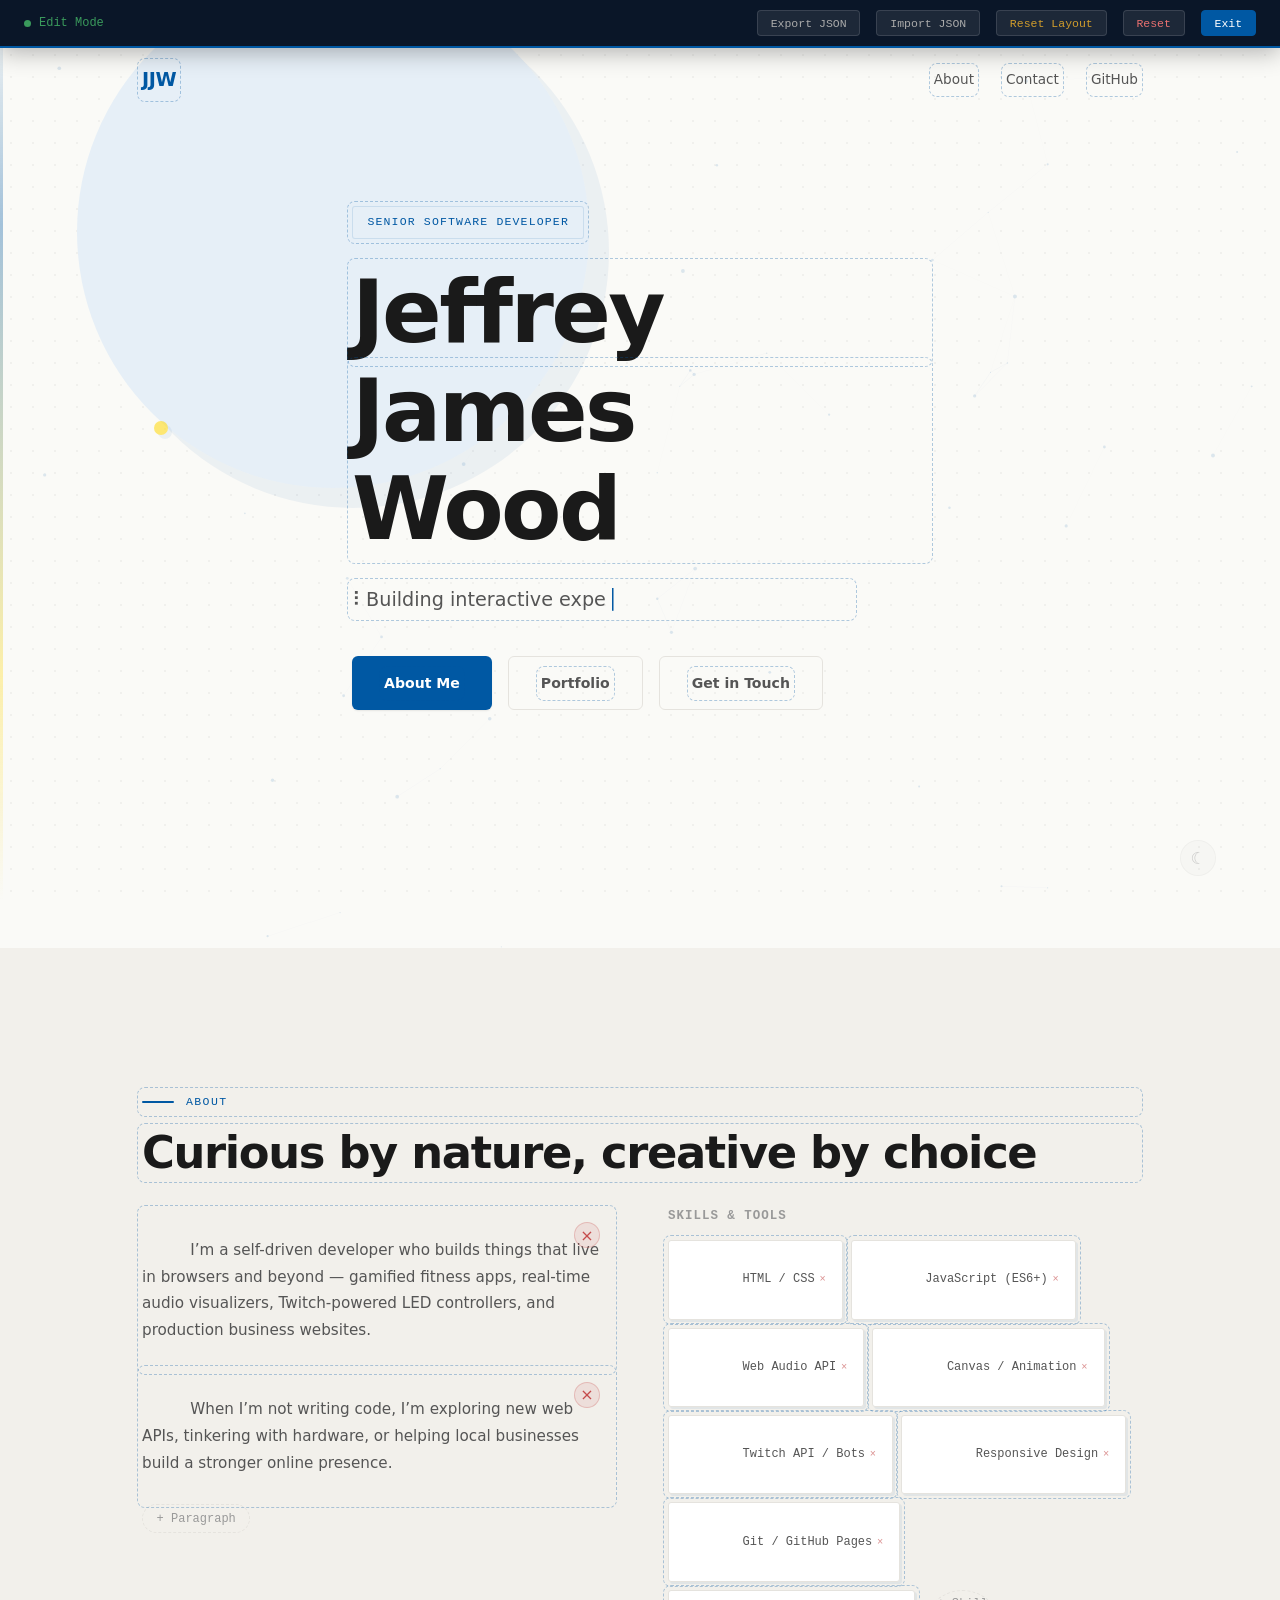
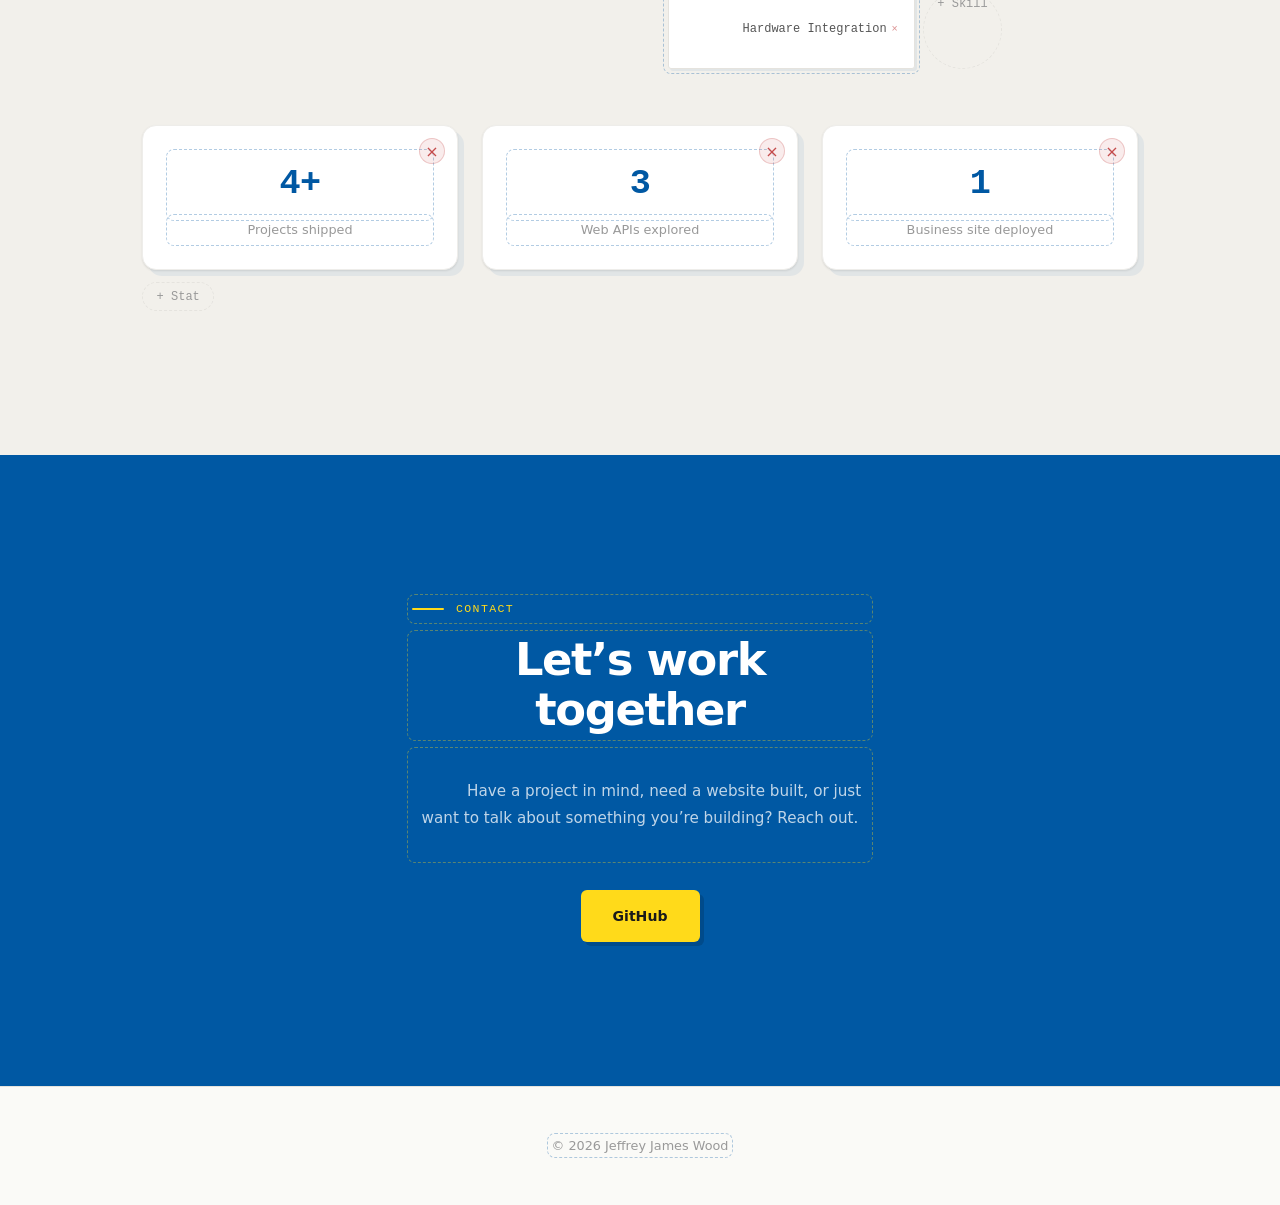
==== commit 7c398b3d: "connected index to portfolio" ====
--- a/index.html
+++ b/index.html
@@ -19,6 +19,11 @@
   <!-- hidden file input for JSON import -->
   <input type="file" id="json-import" accept=".json" style="display:none">
 
+  <!-- Hero Portfolio CTA markup (cloned into #hero by js/renderer.js; not visible until render) -->
+  <template id="tpl-index-portfolio-cta">
+    <a href="portfolio.html" class="btn btn-outline"><span data-path="hero.ctaPortfolio.text">Portfolio</span></a>
+  </template>
+
   <script type="module" src="js/app.js"></script>
 </body>
 </html>
--- a/css/main.css
+++ b/css/main.css
@@ -378,3 +378,171 @@
 }
 .edit-gear:hover { opacity: 0.6; background: rgba(0,0,0,0.05); }
 body.edit-mode .edit-gear { display: none !important; }
+
+/* ═══════════════════════════════════════════
+   DRAG POSITIONING (edit mode)
+   ═══════════════════════════════════════════ */
+
+/* Apply drag offset via the independent translate property.
+   Composes with existing transform (animations, hover, etc.) */
+[data-pos-key] { translate: var(--drag-x, 0) var(--drag-y, 0); }
+
+/* Ensure draggable elements have relative positioning for handle placement */
+body.edit-mode [data-pos-key] { position: relative; }
+
+/* Drag handle — hidden by default, appears on hover */
+.drag-handle {
+  position: absolute;
+  top: -4px;
+  left: -26px;
+  width: 20px;
+  height: 20px;
+  display: flex;
+  align-items: center;
+  justify-content: center;
+  font-size: 0.85rem;
+  color: var(--text-3);
+  background: var(--bg-card);
+  border: 1px solid var(--border);
+  border-radius: 4px;
+  cursor: grab;
+  opacity: 0;
+  transition: opacity 0.15s, box-shadow 0.15s;
+  z-index: 10;
+  pointer-events: auto;
+  box-shadow: var(--shadow-sm);
+  line-height: 1;
+  padding: 0;
+}
+body.edit-mode [data-pos-key]:hover > .drag-handle,
+body.edit-mode .drag-handle:hover { opacity: 1; }
+.drag-handle:hover { color: var(--blue); border-color: var(--blue); box-shadow: var(--shadow-md); }
+.drag-handle:active { cursor: grabbing; }
+
+/* While dragging */
+body.dragging { cursor: grabbing !important; user-select: none; }
+body.dragging * { cursor: grabbing !important; }
+[data-pos-key].is-dragging { opacity: 0.85; z-index: 1000; }
+body.edit-mode [data-pos-key].is-dragging { outline: 2px solid var(--blue) !important; outline-offset: 6px; }
+
+/* Hero shapes: re-enable pointer events for dragging */
+body.edit-mode .hero-shape[data-pos-key] { pointer-events: auto; }
+
+/* Contact section: handle colors on dark background */
+body.edit-mode #contact .drag-handle {
+  background: rgba(255,255,255,0.1); border-color: rgba(255,255,255,0.2); color: rgba(255,255,255,0.5);
+}
+body.edit-mode #contact .drag-handle:hover { color: var(--yellow); border-color: var(--yellow); }
+
+/* Skill chip handle: smaller, centered */
+body.edit-mode .skill-chip > .drag-handle {
+  top: 50%; left: -20px; transform: translateY(-50%);
+  width: 16px; height: 16px; font-size: 0.65rem;
+}
+
+/* Nav handles */
+body.edit-mode .nav [data-pos-key] > .drag-handle {
+  top: 50%; left: -22px; transform: translateY(-50%);
+}
+
+/* Reset Layout toolbar button */
+.toolbar-btn.layout-reset { color: var(--warning); }
+.toolbar-btn.layout-reset:hover { background: rgba(208,156,44,0.15); }
+
+/* ═══════════════════════════════════════════
+   DARK MODE
+   ═══════════════════════════════════════════ */
+body.dark {
+  --bg: #0f1219;
+  --bg-alt: #161b26;
+  --bg-card: #1c2233;
+  --blue-light: rgba(0,88,163,0.12);
+  --blue-soft: rgba(0,88,163,0.1);
+  --text: #e4e8f0;
+  --text-2: #9ca3b8;
+  --text-3: #5a6178;
+  --border: #2a3142;
+  --border-light: #232a3a;
+  --shadow-sm: 0 1px 3px rgba(0,0,0,0.3);
+  --shadow-md: 0 4px 12px rgba(0,0,0,0.4);
+  --shadow-lg: 0 12px 28px rgba(0,0,0,0.5);
+  --shadow-offset: 6px 6px 0 rgba(0,88,163,0.08);
+  --shadow-offset-lg: 10px 10px 0 rgba(0,88,163,0.1);
+}
+body.dark::before {
+  background-image: radial-gradient(circle, rgba(255,255,255,0.025) 1px, transparent 1px);
+}
+body.dark .nav.scrolled {
+  background: rgba(15,18,25,0.92);
+  box-shadow: 0 1px 0 var(--border);
+}
+body.dark .hero-shape-circle {
+  background: rgba(0,88,163,0.08);
+  box-shadow: 20px 20px 0 rgba(0,88,163,0.04);
+}
+body.dark .hero-shape-rect {
+  background: rgba(255,218,26,0.06);
+  box-shadow: 8px 8px 0 rgba(255,218,26,0.1);
+}
+body.dark .hero-shape-dot { opacity: 0.3; }
+body.dark .hero-tag {
+  background: rgba(0,88,163,0.12);
+  border-color: rgba(0,88,163,0.2);
+}
+body.dark .skill-chip { box-shadow: 2px 2px 0 rgba(0,88,163,0.1); }
+body.dark .skill-chip:hover { box-shadow: 3px 3px 0 rgba(0,88,163,0.15); }
+body.dark #contact { background: #00416f; }
+body.dark .edit-gear {
+  background: rgba(255,255,255,0.04);
+  border-color: rgba(255,255,255,0.08);
+}
+@media (max-width: 768px) {
+  body.dark .nav-links { background: rgba(15,18,25,0.97); }
+}
+
+/* dark mode toggle */
+.dark-toggle {
+  position: fixed; bottom: 1.5rem; right: 4rem;
+  width: 36px; height: 36px;
+  display: flex; align-items: center; justify-content: center;
+  background: rgba(0,0,0,0.03); border: 1px solid rgba(0,0,0,0.06);
+  border-radius: 50%; font-size: 1.05rem; color: var(--text-3);
+  opacity: 0.5; transition: opacity 0.3s, background 0.3s, color 0.3s;
+  z-index: 100; cursor: pointer;
+}
+.dark-toggle:hover { opacity: 0.9; background: rgba(0,0,0,0.06); }
+body.dark .dark-toggle {
+  background: rgba(255,255,255,0.05); border-color: rgba(255,255,255,0.1);
+  color: var(--yellow);
+}
+
+/* ═══════════════════════════════════════════
+   PARTICLE CANVAS
+   ═══════════════════════════════════════════ */
+#hero-particles {
+  position: absolute; inset: 0;
+  width: 100%; height: 100%;
+  pointer-events: none; z-index: 0;
+}
+
+/* ═══════════════════════════════════════════
+   PARALLAX — hero shape composition
+   ═══════════════════════════════════════════ */
+.hero-shape[data-pos-key] {
+  translate: calc(var(--drag-x, 0px) + var(--parallax-x, 0px)) calc(var(--drag-y, 0px) + var(--parallax-y, 0px));
+}
+
+/* ═══════════════════════════════════════════
+   TYPING CURSOR
+   ═══════════════════════════════════════════ */
+.hero-subtitle.typing::after {
+  content: '\2502';
+  color: var(--blue);
+  font-weight: 300;
+  animation: blink-cursor 0.7s step-end infinite;
+  margin-left: 1px;
+}
+@keyframes blink-cursor {
+  0%, 100% { opacity: 1; }
+  50% { opacity: 0; }
+}
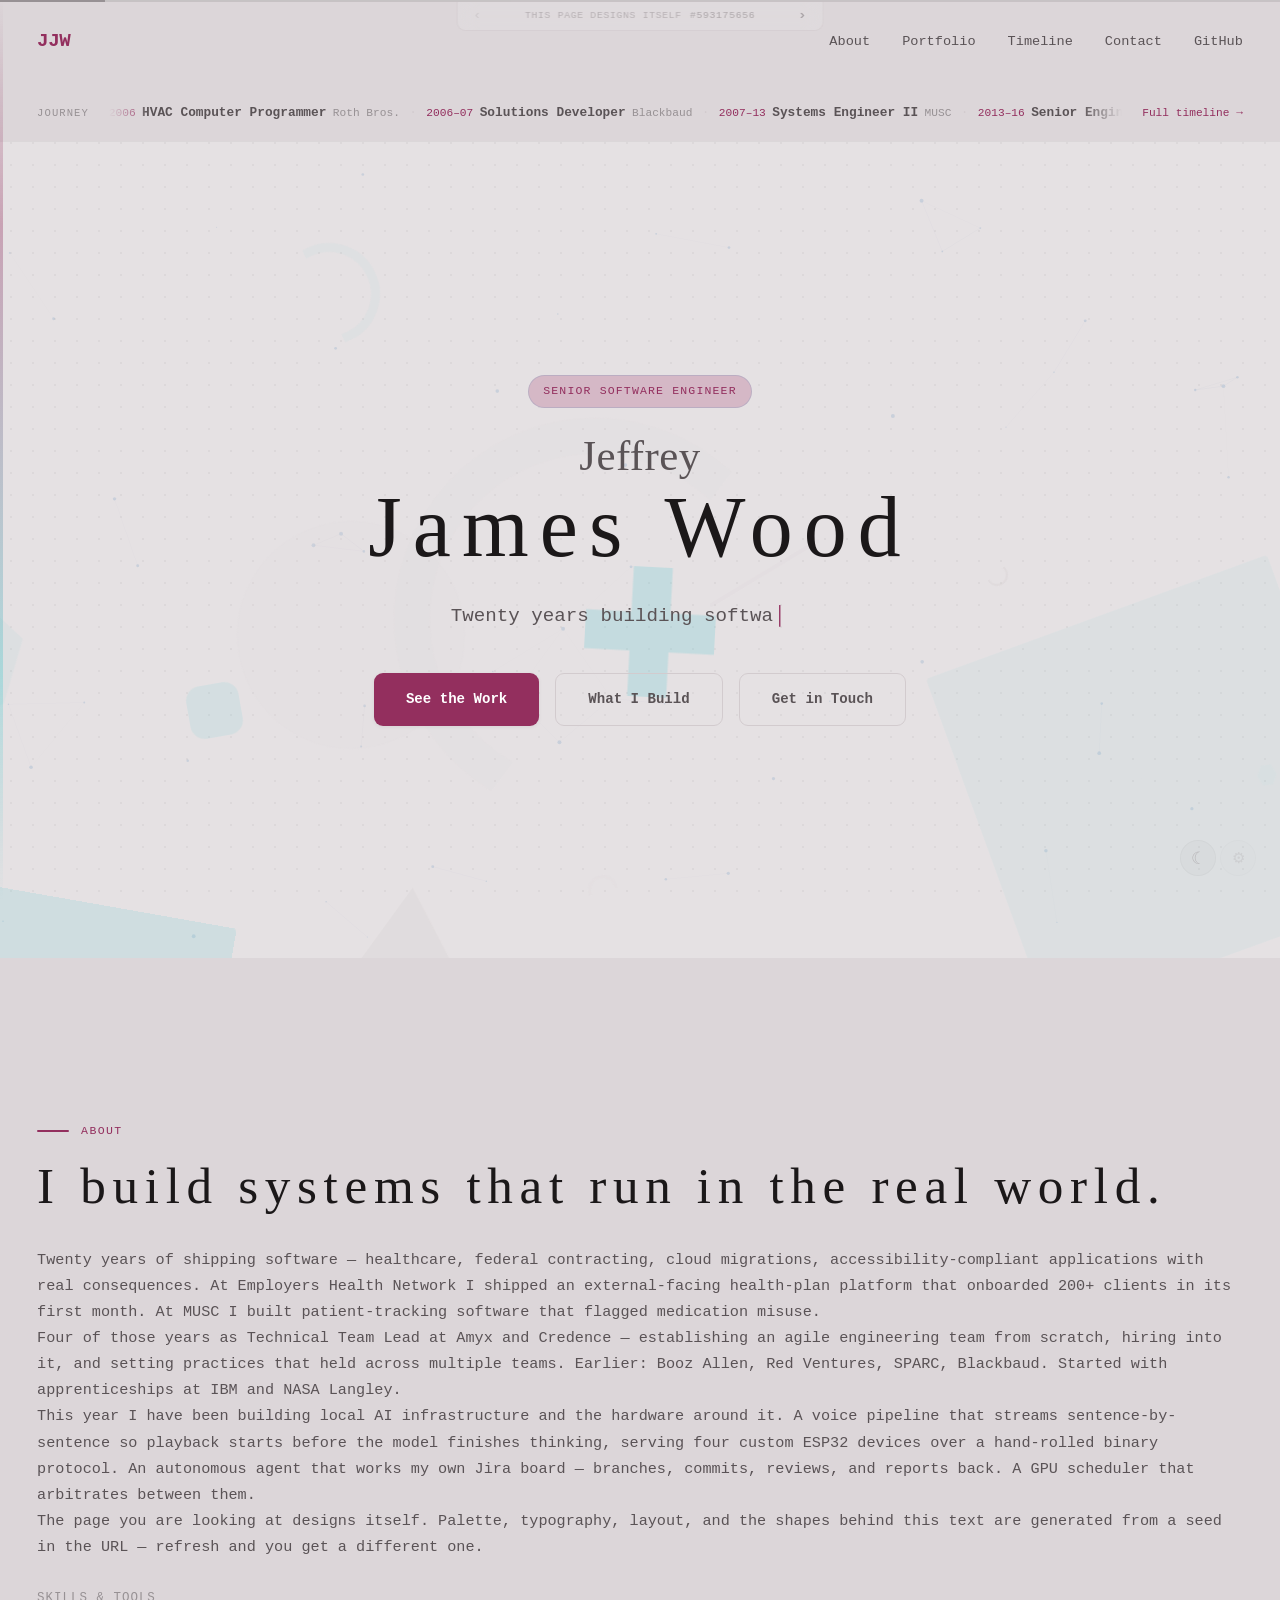
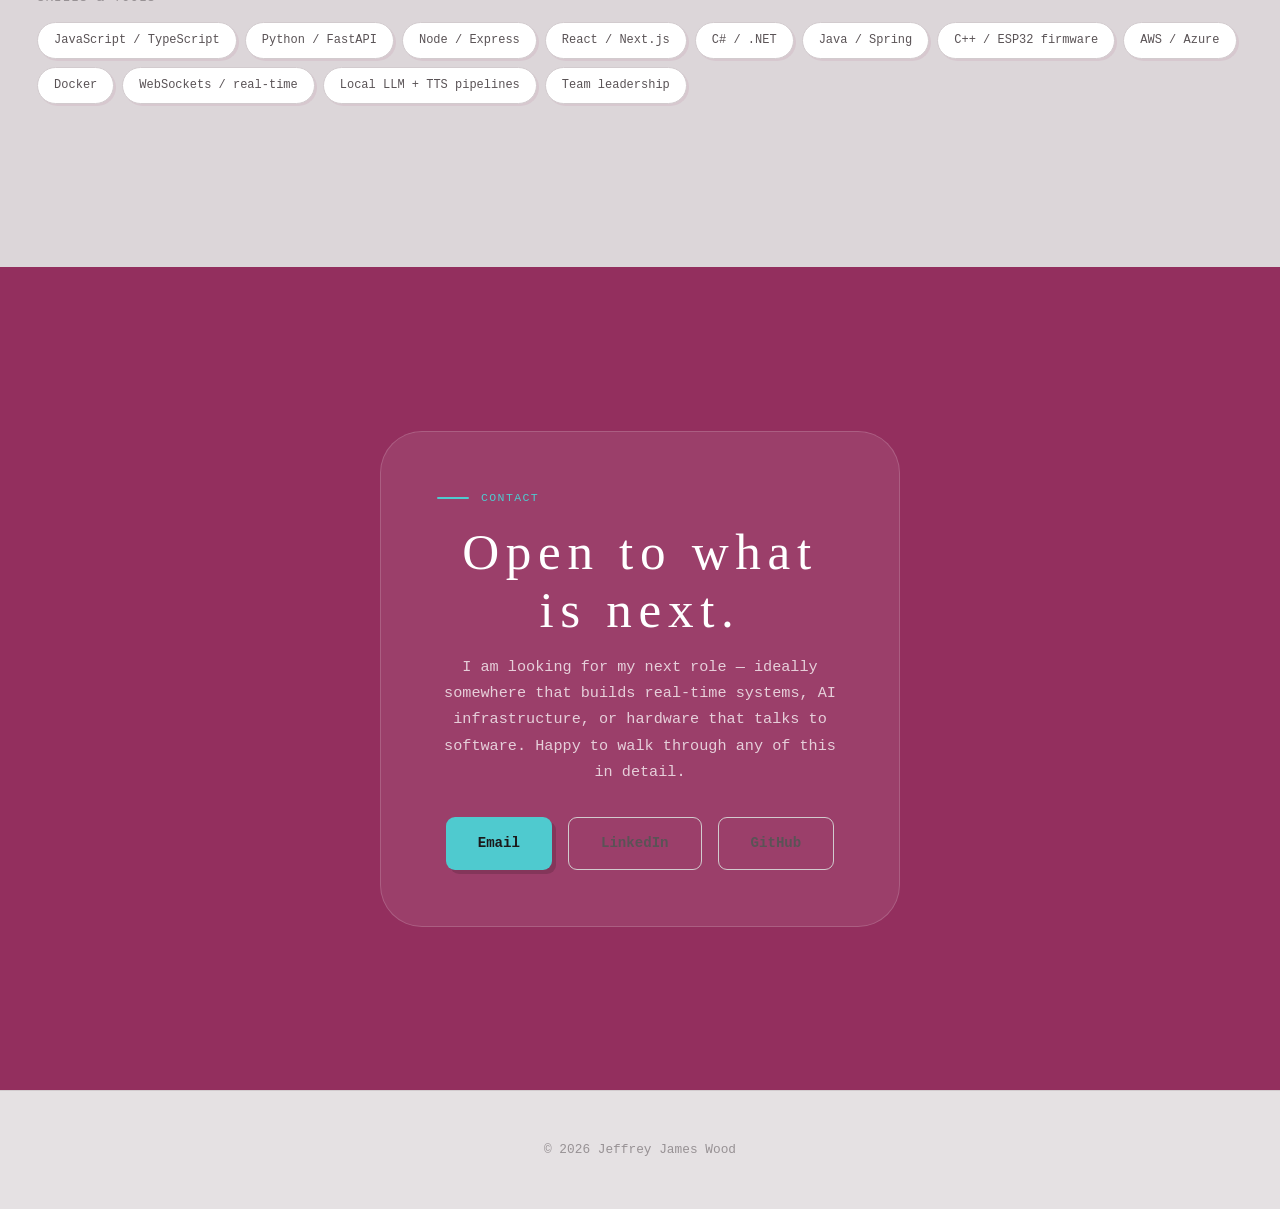
==== commit 34011079: "Add career timeline: ticker rail on landing page, full page at timeline.html Ten roles pulled from r" ====
--- a/index.html
+++ b/index.html
@@ -12,6 +12,7 @@
   <!-- shell containers — JS fills these from the content config -->
   <nav id="nav" class="nav"><div class="container nav-inner"></div></nav>
   <section id="hero"></section>
+  <section id="timeline"></section>
   <section id="about"></section>
   <section id="contact"></section>
   <footer id="footer"></footer>
--- a/css/main.css
+++ b/css/main.css
@@ -44,7 +44,7 @@
   font-family: var(--font);
   background: var(--bg);
   color: var(--text);
-  line-height: 1.75;
+  line-height: var(--body-leading, 1.75);
   -webkit-font-smoothing: antialiased;
   overflow-x: hidden;
 }
@@ -77,11 +77,18 @@
    LAYOUT & TYPOGRAPHY
    ═══════════════════════════════════════════ */
 .container { max-width: var(--container); margin: 0 auto; padding: 0 var(--pad); }
-section { padding: var(--section-gap) 0; }
-h1, h2, h3 { font-weight: 700; line-height: 1.12; letter-spacing: -0.03em; color: var(--text); }
-h1 { font-size: clamp(2.8rem, 7vw, 5.5rem); }
-h2 { font-size: clamp(1.8rem, 4vw, 2.8rem); }
-h3 { font-size: 1.15rem; }
+body:not(.page-portfolio) section { padding: var(--section-gap) 0; }
+h1, h2, h3 {
+  font-family: var(--font-display, var(--font));
+  font-weight: var(--display-weight, 700);
+  line-height: 1.12;
+  letter-spacing: var(--display-tracking, -0.03em);
+  text-transform: var(--display-case, none);
+  color: var(--text);
+}
+h1 { font-size: var(--h1-size, clamp(2.8rem, 7vw, 5.5rem)); }
+h2 { font-size: var(--h2-size, clamp(1.8rem, 4vw, 2.8rem)); }
+h3 { font-size: var(--h3-size, 1.15rem); }
 
 .section-label {
   font-family: var(--mono);
@@ -142,8 +149,9 @@
    HERO — abstract shapes + shadows
    ═══════════════════════════════════════════ */
 #hero {
-  min-height: 100vh; display: flex; align-items: center;
-  position: relative; overflow: hidden; padding-top: var(--nav-h);
+  min-height: calc(100vh - var(--nav-h));
+  display: flex; align-items: center;
+  position: relative; overflow: hidden;
 }
 .hero-shapes { position: absolute; inset: 0; pointer-events: none; overflow: hidden; }
 .hero-shape { position: absolute; }
@@ -188,7 +196,7 @@
 .hero-name span:first-child { color: var(--text-2); font-weight: 300; font-size: 0.5em; letter-spacing: 0.01em; }
 .hero-subtitle {
   font-size: clamp(1rem,2.2vw,1.2rem); color: var(--text-2);
-  line-height: 1.75; margin: 1.5rem 0 2.5rem; max-width: 500px;
+  line-height: var(--body-leading, 1.75); margin: 1.5rem 0 2.5rem; max-width: 500px;
 }
 .hero-ctas { display: flex; gap: 1rem; flex-wrap: wrap; }
 
@@ -218,7 +226,7 @@
   box-shadow: 3px 3px 0 rgba(0,88,163,0.1);
   transform: translate(-1px,-1px);
 }
-.stats-row { display: grid; grid-template-columns: repeat(3,1fr); gap: 1.5rem; margin-top: 3.5rem; }
+.stats-row { display: none; grid-template-columns: repeat(3,1fr); gap: 1.5rem; margin-top: 3.5rem; }
 .stat-card {
   background: var(--bg-card); border: 1px solid var(--border-light);
   border-radius: var(--radius-md); padding: 1.75rem; text-align: center;
@@ -229,6 +237,105 @@
 .stat-card:hover { transform: translate(-2px,-2px); box-shadow: var(--shadow-md), var(--shadow-offset-lg); }
 .stat-number { font-family: var(--mono); font-size: 2.2rem; font-weight: 700; color: var(--blue); letter-spacing: -0.02em; }
 .stat-label { font-size: 0.8rem; color: var(--text-3); margin-top: 0.2rem; }
+
+/* ═══════════════════════════════════════════
+   TIMELINE — ticker rail below hero
+   ═══════════════════════════════════════════ */
+#timeline {
+  padding: calc(var(--nav-h) + 0.9rem) 0 0.9rem !important;
+  background: var(--bg-alt);
+  border-top: 1px solid var(--border-light);
+  border-bottom: 1px solid var(--border-light);
+}
+.tl-rail-inner {
+  display: flex; align-items: center; gap: 1.25rem;
+  padding: 0 var(--pad);
+}
+.tl-rail-label {
+  font-family: var(--mono); font-size: 0.66rem; letter-spacing: 0.1em;
+  text-transform: uppercase; color: var(--text-3); flex-shrink: 0;
+}
+.tl-rail-viewport {
+  flex: 1; min-width: 0; overflow: hidden;
+  -webkit-mask-image: linear-gradient(90deg, transparent, #000 4%, #000 96%, transparent);
+  mask-image: linear-gradient(90deg, transparent, #000 4%, #000 96%, transparent);
+}
+.tl-rail-track {
+  display: inline-flex; align-items: baseline; gap: 0.6rem;
+  white-space: nowrap; width: max-content;
+  animation: tl-ticker 42s linear infinite;
+}
+.tl-rail-viewport:hover .tl-rail-track { animation-play-state: paused; }
+.tl-chip { display: inline-flex; align-items: baseline; gap: 0.4rem; }
+.tl-chip-year { font-family: var(--mono); font-size: 0.7rem; color: var(--blue); }
+.tl-chip-role { font-size: 0.8rem; color: var(--text-2); font-weight: 600; }
+.tl-chip-org { font-family: var(--mono); font-size: 0.7rem; color: var(--text-3); }
+.tl-chip-sep { color: var(--border); font-size: 0.75rem; flex-shrink: 0; }
+.tl-rail-link {
+  font-family: var(--mono); font-size: 0.7rem; color: var(--blue);
+  flex-shrink: 0; white-space: nowrap; transition: color 0.2s;
+}
+.tl-rail-link:hover { color: var(--blue-dark); }
+
+@keyframes tl-ticker {
+  from { transform: translateX(0); }
+  to   { transform: translateX(-50%); }
+}
+
+@media (prefers-reduced-motion: reduce) {
+  .tl-rail-track { animation: none; }
+}
+
+@media (max-width: 640px) {
+  .tl-rail-label { display: none; }
+  .tl-chip-org { display: none; }
+}
+
+/* ═══════════════════════════════════════════
+   TIMELINE — full page (timeline.html)
+   ═══════════════════════════════════════════ */
+.timeline-track {
+  position: relative;
+  margin-top: 3rem;
+  padding-left: 2.5rem;
+}
+.timeline-track::before {
+  content: '';
+  position: absolute;
+  top: 0.4rem; bottom: 0.4rem; left: 6px;
+  width: 2px;
+  background: linear-gradient(180deg, var(--blue), var(--border) 92%);
+}
+.timeline-entry { position: relative; padding-bottom: 2.5rem; }
+.timeline-entry:last-child { padding-bottom: 0; }
+.timeline-dot {
+  position: absolute; top: 0.35rem; left: -2.5rem;
+  width: 14px; height: 14px; border-radius: 50%;
+  background: var(--bg); border: 2px solid var(--blue);
+  box-shadow: 0 0 0 4px var(--bg);
+}
+.timeline-entry:first-child .timeline-dot { background: var(--blue); }
+.timeline-card {
+  background: var(--bg-card); border: 1px solid var(--border-light);
+  border-radius: var(--radius-md); padding: 1.5rem 1.75rem;
+  box-shadow: var(--shadow-sm), var(--shadow-offset);
+  transition: box-shadow 0.4s, transform 0.4s;
+}
+.timeline-card:hover { transform: translate(-2px,-2px); box-shadow: var(--shadow-md), var(--shadow-offset-lg); }
+.timeline-year {
+  font-family: var(--mono); font-size: 0.72rem; letter-spacing: 0.08em;
+  color: var(--blue); text-transform: uppercase; margin-bottom: 0.4rem;
+}
+.timeline-role { font-size: 1.05rem; margin-bottom: 0.2rem; }
+.timeline-org { font-size: 0.82rem; color: var(--text-3); margin-bottom: 0.75rem; }
+.timeline-desc { font-size: 0.9rem; color: var(--text-2); }
+
+@media (max-width: 768px) {
+  .timeline-track { padding-left: 1.75rem; }
+  .timeline-dot { left: -1.75rem; }
+}
+
+body.dark .timeline-dot { box-shadow: 0 0 0 4px var(--bg); }
 
 /* ═══════════════════════════════════════════
    CONTACT — IKEA blue
@@ -286,7 +393,7 @@
   .nav.open .nav-links { opacity: 1; pointer-events: auto; }
   .nav-links a { font-size: 1.2rem; }
   .about-grid { grid-template-columns: 1fr; }
-  .stats-row { grid-template-columns: 1fr; gap: 1rem; }
+  .stats-row { display:none;grid-template-columns: 1fr; gap: 1rem; }
   .hero-shape-rect { display: none; }
 }
 @media (max-width: 480px) {
@@ -546,3 +653,165 @@
   0%, 100% { opacity: 1; }
   50% { opacity: 0; }
 }
+
+/* ── structural arrangements ──────────────────────────────────────────────
+   Set by js/structure-genome.js as arr-* classes on the section shells. The
+   renderers emit identical markup for every arrangement; only these rules
+   differ, so edit mode's [data-path] bindings are unaffected. */
+
+#hero.arr-centered .hero-inner { max-width: 760px; margin-inline: auto; text-align: center; }
+#hero.arr-centered .hero-ctas { justify-content: center; }
+
+#hero.arr-split .hero-inner {
+  max-width: none;
+  display: grid;
+  grid-template-columns: 1.1fr 0.9fr;
+  gap: 2rem;
+  align-items: center;
+}
+#hero.arr-split .hero-tag { grid-column: 1; justify-self: start; }
+#hero.arr-split .hero-name { grid-column: 1; }
+#hero.arr-split .hero-subtitle { grid-column: 2; grid-row: 2 / span 2; align-self: center; margin: 0; }
+#hero.arr-split .hero-ctas { grid-column: 1; }
+
+#hero.arr-minimal .hero-tag,
+#hero.arr-minimal .hero-shapes { display: none; }
+#hero.arr-minimal .hero-inner { max-width: 560px; }
+
+#about.arr-stacked .about-grid { grid-template-columns: 1fr; gap: 2rem; }
+#about.arr-skills-first .about-grid { grid-template-columns: 0.8fr 1.2fr; }
+#about.arr-skills-first .about-bio { order: 2; }
+#about.arr-skills-first .skills-wrap { order: 1; }
+#about.arr-wide-bio .about-grid { grid-template-columns: 1.7fr 1fr; }
+
+#contact.arr-centered .container { text-align: center; }
+#contact.arr-centered .contact-links { justify-content: center; }
+/* The contact section already paints its own background with light text, so
+   this inset must not repaint it — a second background colour here put white
+   text on a light card. Tint the existing surface instead. */
+#contact.arr-banner .container {
+  background: rgba(255, 255, 255, 0.08);
+  border: 1px solid rgba(255, 255, 255, 0.16);
+  border-radius: var(--radius-lg);
+  padding: clamp(2rem, 5vw, 3.5rem);
+  text-align: center;
+}
+#contact.arr-banner .contact-links { justify-content: center; }
+
+body.nav-hidden .nav { display: none; }
+body.nav-hidden { padding-top: 0; }
+body.no-hero-shapes .hero-shapes { display: none; }
+
+@media (max-width: 760px) {
+  #hero.arr-split .hero-inner,
+  #about.arr-skills-first .about-grid,
+  #about.arr-wide-bio .about-grid { grid-template-columns: 1fr; }
+}
+
+/* ── generated decorative layer ───────────────────────────────────────────
+   js/decor-genome.js builds .decor-shape elements inside .hero-shapes. Motion
+   uses transform only; parallax and drag use translate, so the two compose
+   without fighting. --amp is set per shape. */
+
+.decor-shape { position: absolute; pointer-events: none; will-change: transform; }
+
+@keyframes decor-float {
+  0%, 100% { transform: translate(0, 0); }
+  33%      { transform: translate(calc(var(--amp) * -0.5), var(--amp)); }
+  66%      { transform: translate(calc(var(--amp) * 0.4), calc(var(--amp) * -0.6)); }
+}
+@keyframes decor-orbit {
+  0%   { transform: rotate(0deg) translateX(var(--amp)) rotate(0deg); }
+  100% { transform: rotate(360deg) translateX(var(--amp)) rotate(-360deg); }
+}
+@keyframes decor-drift {
+  0%   { transform: translate(calc(var(--amp) * -1), 0); }
+  50%  { transform: translate(var(--amp), calc(var(--amp) * 0.3)); }
+  100% { transform: translate(calc(var(--amp) * -1), 0); }
+}
+@keyframes decor-pulse {
+  0%, 100% { transform: scale(1); }
+  50%      { transform: scale(1.25); }
+}
+@keyframes decor-spin {
+  0%   { transform: rotate(0deg); }
+  100% { transform: rotate(360deg); }
+}
+@keyframes decor-sway {
+  0%, 100% { transform: skewX(0deg) translateX(0); }
+  50%      { transform: skewX(6deg) translateX(var(--amp)); }
+}
+@keyframes decor-bob {
+  0%, 100% { transform: translateY(0); }
+  50%      { transform: translateY(calc(var(--amp) * -1)); }
+}
+
+/* Motion is decoration; anyone who has asked the OS to stop it gets stillness. */
+@media (prefers-reduced-motion: reduce) {
+  .decor-shape { animation: none !important; }
+}
+
+/* ── design shuffler ──────────────────────────────────────────────────────
+   Progress bar + prev/next across the top. Sits above the nav (1000) and the
+   left accent strip (9999). */
+
+.shuffler {
+  position: fixed; top: 0; left: 0; right: 0;
+  z-index: 10000;
+  pointer-events: none;
+  font-family: var(--mono);
+}
+.shuffler-bar {
+  height: 2px;
+  background: color-mix(in srgb, var(--text) 10%, transparent);
+}
+.shuffler-fill {
+  display: block; height: 100%;
+  background: var(--blue);
+  transform: scaleX(0); transform-origin: left;
+  transition: transform 0.1s linear;
+}
+.shuffler.paused .shuffler-fill { background: var(--text-3); }
+
+.shuffler-controls {
+  pointer-events: auto;
+  position: absolute; top: 2px; left: 50%;
+  transform: translateX(-50%);
+  display: flex; align-items: center; gap: 0.5rem;
+  padding: 0.3rem 0.7rem;
+  background: color-mix(in srgb, var(--bg) 82%, transparent);
+  backdrop-filter: blur(10px); -webkit-backdrop-filter: blur(10px);
+  border: 1px solid var(--border);
+  border-top: none;
+  border-radius: 0 0 var(--radius-sm) var(--radius-sm);
+  font-size: 0.62rem;
+  letter-spacing: 0.06em;
+  text-transform: uppercase;
+  color: var(--text-3);
+  opacity: 0.55;
+  transition: opacity 0.25s;
+}
+.shuffler-controls:hover { opacity: 1; }
+.shuffler-label { white-space: nowrap; }
+.shuffler-seed { color: var(--text-2); opacity: 0.7; }
+
+.shuffler-btn {
+  width: 18px; height: 18px;
+  display: grid; place-items: center;
+  border-radius: 4px;
+  color: var(--text-2);
+  font-size: 0.85rem; line-height: 1;
+  transition: background 0.2s, color 0.2s;
+}
+.shuffler-btn:hover:not(:disabled) { background: var(--blue-light); color: var(--blue); }
+.shuffler-btn:disabled { opacity: 0.25; cursor: default; }
+
+.shuffler-swatch {
+  width: 22px; height: 12px;
+  border-radius: 3px;
+  border: 1px solid var(--border);
+}
+
+@media (max-width: 620px) {
+  .shuffler-label { display: none; }
+}
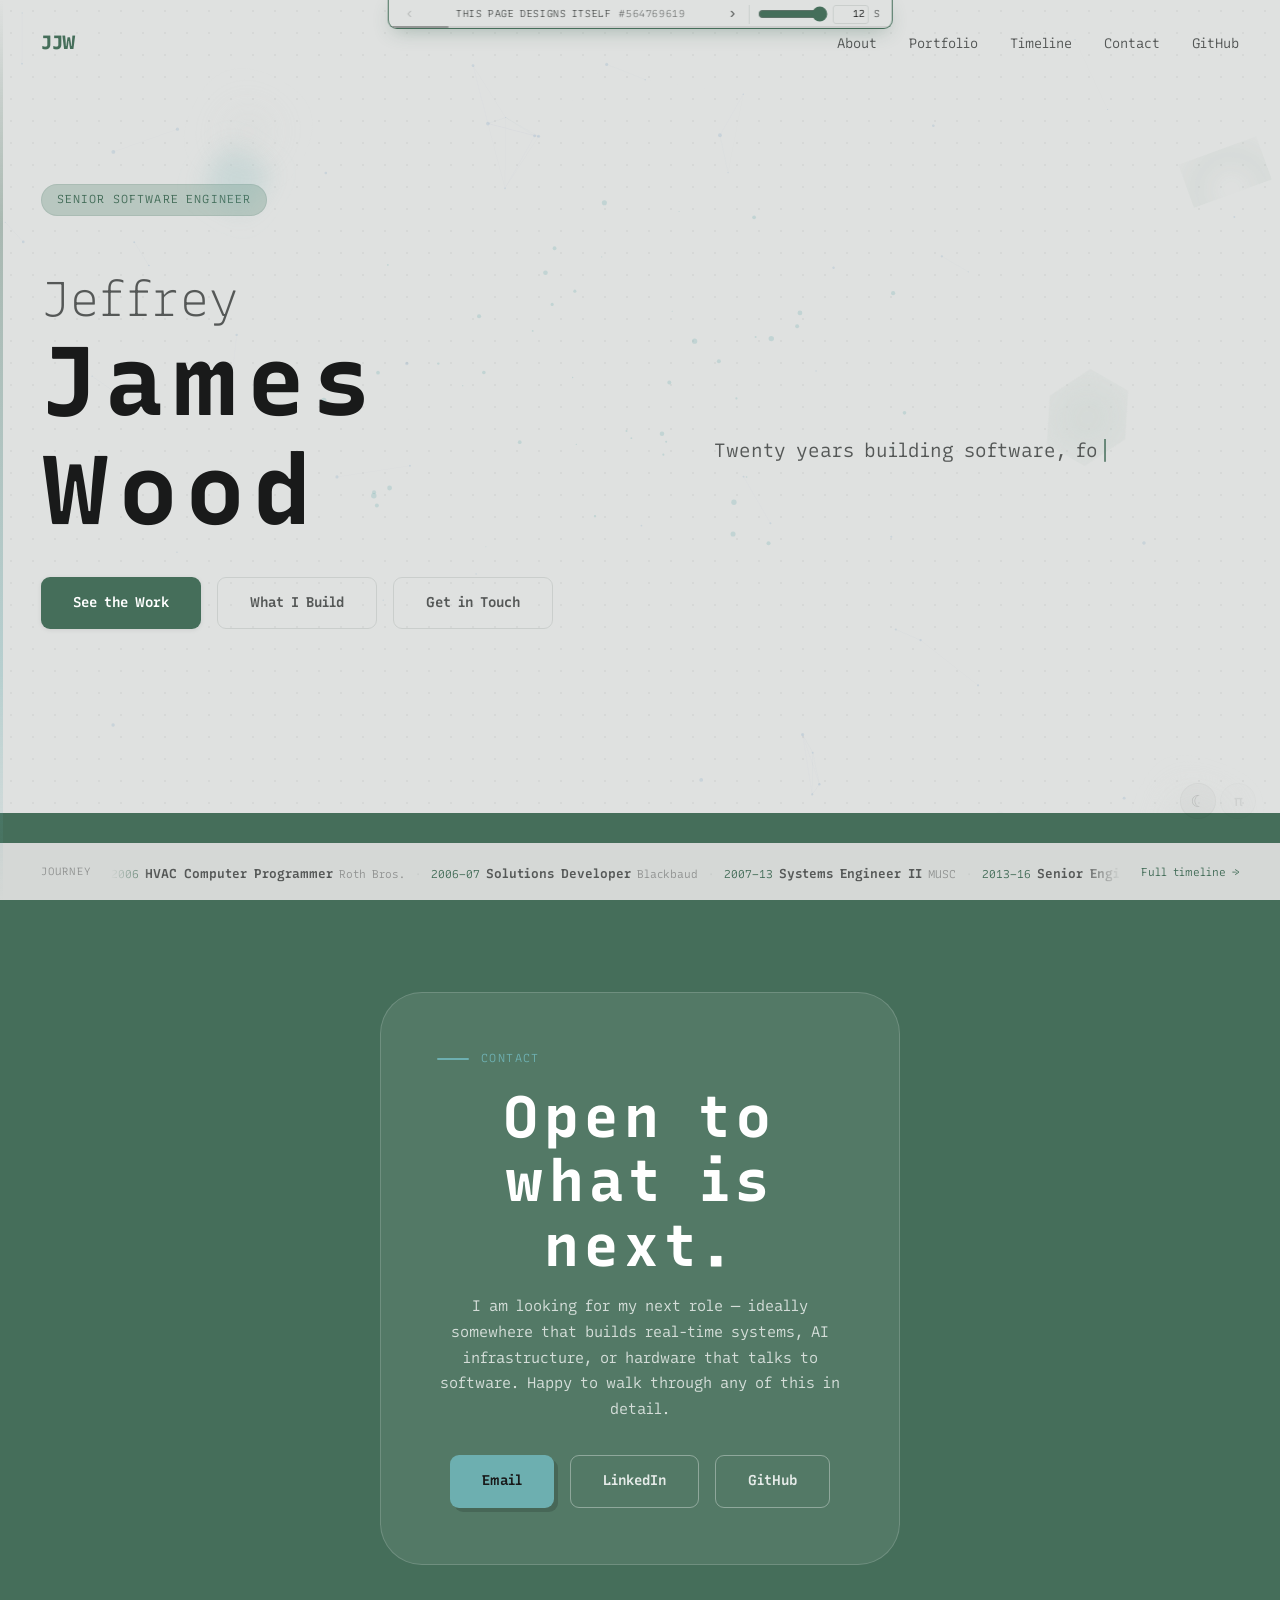
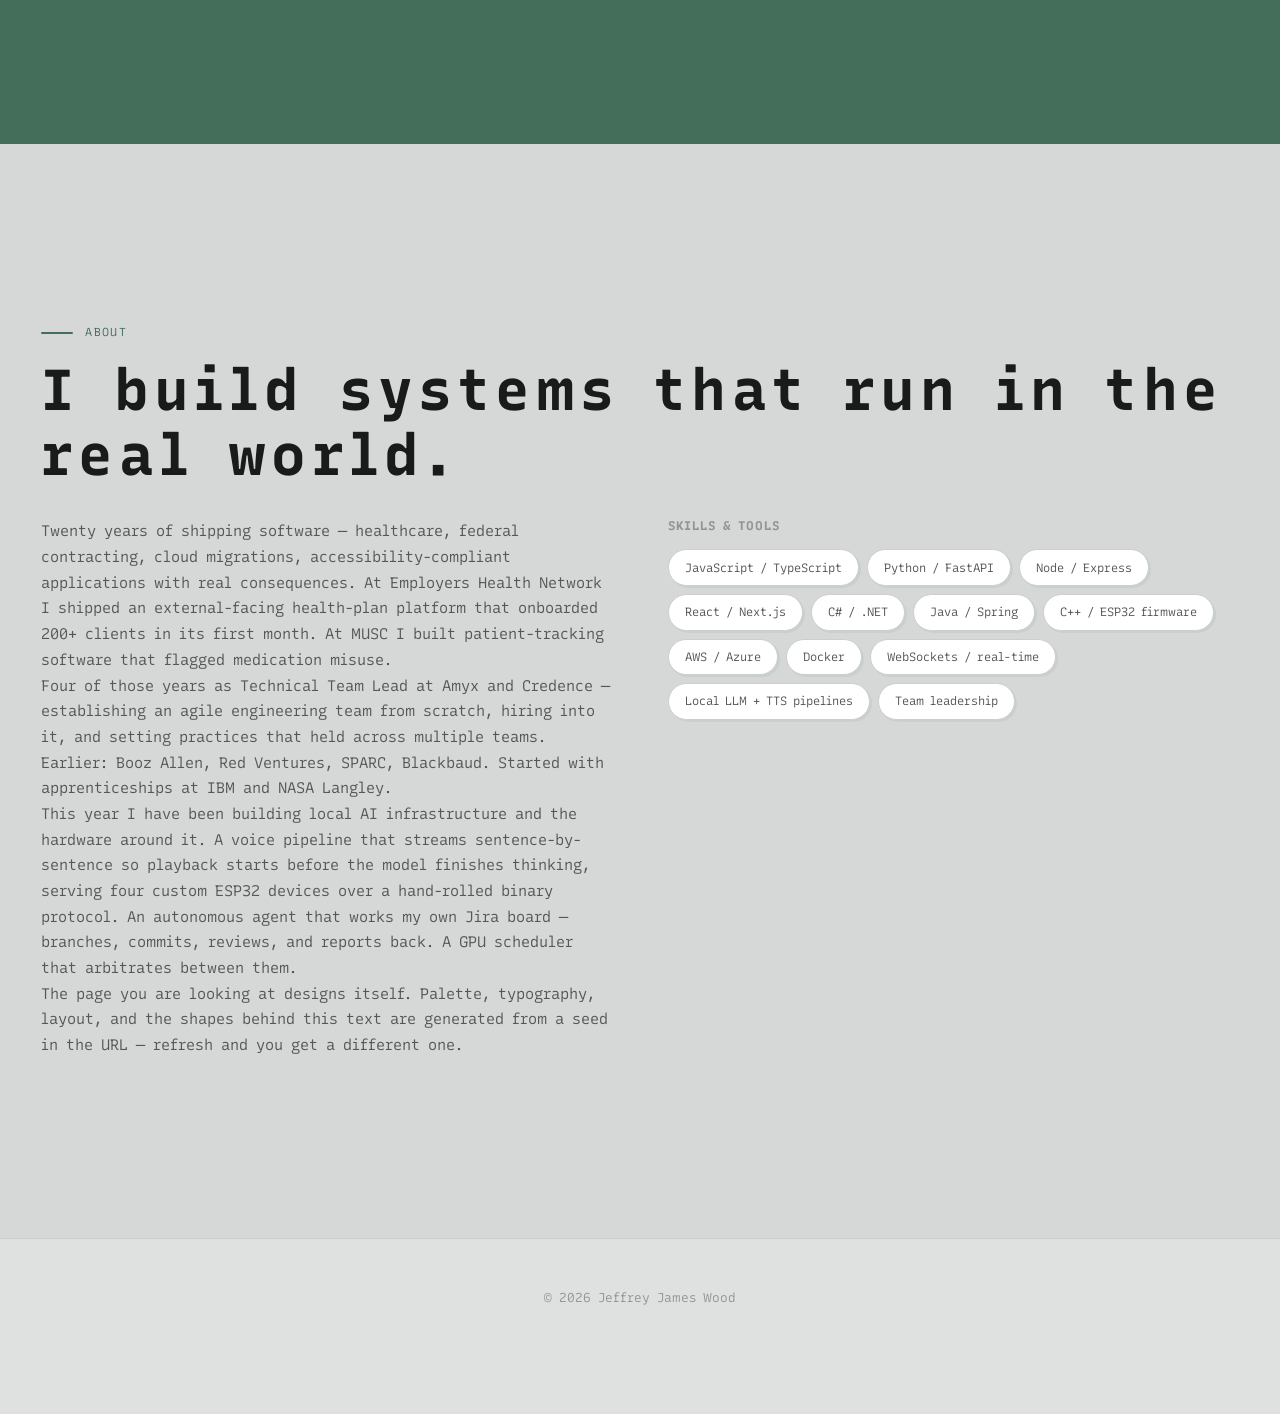
==== commit 423cde1c: "Morph text with variable fonts during shuffles - Load Recursive and Roboto Flex on the homepage; fav" ====
--- a/index.html
+++ b/index.html
@@ -5,6 +5,9 @@
   <meta name="viewport" content="width=device-width, initial-scale=1.0">
   <meta name="description" content="Jeffrey James Wood — Senior software developer building interactive experiences, browser-based tools, and hardware integrations.">
   <title>Jeffrey James Wood — Developer</title>
+  <link rel="preconnect" href="https://fonts.googleapis.com">
+  <link rel="preconnect" href="https://fonts.gstatic.com" crossorigin>
+  <link rel="stylesheet" href="https://fonts.googleapis.com/css2?family=Recursive:slnt,wght,CASL,CRSV,MONO@-15..0,300..1000,0..1,0..1,0..1&family=Roboto+Flex:opsz,wdth,wght@8..144,25..151,100..1000&display=swap">
   <link rel="stylesheet" href="css/main.css">
 </head>
 <body>
--- a/css/main.css
+++ b/css/main.css
@@ -42,11 +42,16 @@
 html { scroll-behavior: smooth; scroll-padding-top: calc(var(--nav-h) + 2rem); }
 body {
   font-family: var(--font);
+  font-weight: var(--body-weight, 400);
+  /* Axes a face doesn't have are ignored, so these only shape the variable
+     faces and every system stack renders as before. */
+  font-variation-settings: "CASL" var(--casl, 0), "MONO" var(--mono, 0), "slnt" var(--slnt, 0);
   background: var(--bg);
   color: var(--text);
   line-height: var(--body-leading, 1.75);
   -webkit-font-smoothing: antialiased;
   overflow-x: hidden;
+  padding-bottom: var(--tl-h, 0px);
 }
 a { color: inherit; text-decoration: none; }
 button { font-family: inherit; cursor: pointer; border: none; background: none; color: inherit; }
@@ -84,6 +89,7 @@
   line-height: 1.12;
   letter-spacing: var(--display-tracking, -0.03em);
   text-transform: var(--display-case, none);
+  font-stretch: var(--display-width, 100%);
   color: var(--text);
 }
 h1 { font-size: var(--h1-size, clamp(2.8rem, 7vw, 5.5rem)); }
@@ -160,7 +166,7 @@
   border-radius: 50%;
   background: var(--blue-light);
   top: -8%; right: -6%;
-  box-shadow: 20px 20px 0 rgba(0,88,163,0.06);
+  box-shadow: 20px 20px 0 color-mix(in srgb, var(--blue) 6%, transparent);
   animation: shape-float 18s ease-in-out infinite;
 }
 .hero-shape-rect {
@@ -168,7 +174,7 @@
   background: var(--yellow-soft); border-radius: 8px;
   bottom: 18%; right: 18%;
   transform: rotate(12deg);
-  box-shadow: 8px 8px 0 rgba(255,218,26,0.25);
+  box-shadow: 8px 8px 0 color-mix(in srgb, var(--yellow) 25%, transparent);
   animation: shape-float 22s ease-in-out infinite; animation-delay: -8s;
 }
 .hero-shape-line {
@@ -181,7 +187,7 @@
   width: 14px; height: 14px;
   background: var(--yellow); border-radius: 50%;
   bottom: 30%; left: 12%;
-  box-shadow: 4px 4px 0 rgba(0,88,163,0.1);
+  box-shadow: 4px 4px 0 color-mix(in srgb, var(--blue) 10%, transparent);
   opacity: 0.6;
 }
 .hero-inner { position: relative; z-index: 1; max-width: 640px; }
@@ -189,7 +195,7 @@
   display: inline-block;
   font-family: var(--mono); font-size: 0.72rem; letter-spacing: 0.1em; text-transform: uppercase;
   color: var(--blue); background: var(--blue-light);
-  border: 1px solid rgba(0,88,163,0.12);
+  border: 1px solid color-mix(in srgb, var(--blue) 12%, transparent);
   padding: 0.35rem 0.9rem; border-radius: 100px; margin-bottom: 1.5rem;
 }
 .hero-name span { display: block; }
@@ -223,7 +229,7 @@
 }
 .skill-chip:hover {
   border-color: var(--blue); color: var(--blue);
-  box-shadow: 3px 3px 0 rgba(0,88,163,0.1);
+  box-shadow: 3px 3px 0 color-mix(in srgb, var(--blue) 10%, transparent);
   transform: translate(-1px,-1px);
 }
 .stats-row { display: none; grid-template-columns: repeat(3,1fr); gap: 1.5rem; margin-top: 3.5rem; }
@@ -239,13 +245,17 @@
 .stat-label { font-size: 0.8rem; color: var(--text-3); margin-top: 0.2rem; }
 
 /* ═══════════════════════════════════════════
-   TIMELINE — ticker rail below hero
+   TIMELINE — sticky ticker rail, docked to the bottom of the viewport.
+   body.tl-h reserves the strip's height so page content never runs under it;
+   set from JS once the rendered rail's real height is known (font/density
+   vary with the active genome, so a fixed guess would drift).
    ═══════════════════════════════════════════ */
 #timeline {
-  padding: calc(var(--nav-h) + 0.9rem) 0 0.9rem !important;
+  position: fixed; left: 0; right: 0; bottom: 0;
+  z-index: 900;
+  padding: 0.9rem 0 !important;
   background: var(--bg-alt);
   border-top: 1px solid var(--border-light);
-  border-bottom: 1px solid var(--border-light);
 }
 .tl-rail-inner {
   display: flex; align-items: center; gap: 1.25rem;
@@ -355,6 +365,14 @@
   background: #ffe54c;
   box-shadow: 6px 6px 0 rgba(0,0,0,0.18);
   transform: translate(-1px,-1px);
+}
+#contact .btn-outline {
+  color: rgba(255,255,255,0.85);
+  border-color: rgba(255,255,255,0.35);
+}
+#contact .btn-outline:hover {
+  color: #fff;
+  border-color: var(--yellow);
 }
 
 /* ═══════════════════════════════════════════
@@ -410,15 +428,15 @@
 body.edit-mode .nav { top: 48px; }
 body.edit-mode [contenteditable='plaintext-only'],
 body.edit-mode [contenteditable='true'] {
-  outline: 1.5px dashed rgba(0,88,163,0.3); outline-offset: 4px;
+  outline: 1.5px dashed color-mix(in srgb, var(--blue) 30%, transparent); outline-offset: 4px;
   border-radius: 3px; transition: outline-color 0.2s, background 0.2s;
   min-width: 20px; min-height: 1em;
 }
-body.edit-mode [contenteditable]:hover { outline-color: rgba(0,88,163,0.5); }
-body.edit-mode [contenteditable]:focus { outline: 2px solid var(--blue); outline-offset: 4px; background: rgba(0,88,163,0.03); }
-body.edit-mode #contact [contenteditable] { outline-color: rgba(255,218,26,0.35); }
-body.edit-mode #contact [contenteditable]:hover { outline-color: rgba(255,218,26,0.6); }
-body.edit-mode #contact [contenteditable]:focus { outline-color: var(--yellow); background: rgba(255,218,26,0.06); }
+body.edit-mode [contenteditable]:hover { outline-color: color-mix(in srgb, var(--blue) 50%, transparent); }
+body.edit-mode [contenteditable]:focus { outline: 2px solid var(--blue); outline-offset: 4px; background: color-mix(in srgb, var(--blue) 3%, transparent); }
+body.edit-mode #contact [contenteditable] { outline-color: color-mix(in srgb, var(--yellow) 35%, transparent); }
+body.edit-mode #contact [contenteditable]:hover { outline-color: color-mix(in srgb, var(--yellow) 60%, transparent); }
+body.edit-mode #contact [contenteditable]:focus { outline-color: var(--yellow); background: color-mix(in srgb, var(--yellow) 6%, transparent); }
 .edit-only { display: none !important; }
 body.edit-mode .edit-only { display: inline-flex !important; }
 
@@ -464,7 +482,7 @@
 
 /* save toast */
 .save-toast {
-  position: fixed; bottom: 1.5rem; left: 50%; transform: translateX(-50%);
+  position: fixed; bottom: calc(var(--tl-h, 0px) + 1.5rem); left: 50%; transform: translateX(-50%);
   padding: 0.5rem 1.2rem; border-radius: 100px;
   font-family: var(--mono); font-size: 0.72rem; z-index: 10002;
   transition: opacity 0.3s; opacity: 0; pointer-events: none;
@@ -476,7 +494,8 @@
 
 /* gear button */
 .edit-gear {
-  position: fixed; bottom: 1.5rem; right: 1.5rem;
+  /* Clears the fixed timeline rail sitting at the bottom of the viewport. */
+  position: fixed; bottom: calc(var(--tl-h, 0px) + 1.5rem); right: 1.5rem;
   width: 36px; height: 36px;
   display: flex; align-items: center; justify-content: center;
   background: rgba(0,0,0,0.03); border: 1px solid rgba(0,0,0,0.06);
@@ -558,47 +577,25 @@
 
 /* ═══════════════════════════════════════════
    DARK MODE
-   ═══════════════════════════════════════════ */
-body.dark {
-  --bg: #0f1219;
-  --bg-alt: #161b26;
-  --bg-card: #1c2233;
-  --blue-light: rgba(0,88,163,0.12);
-  --blue-soft: rgba(0,88,163,0.1);
-  --text: #e4e8f0;
-  --text-2: #9ca3b8;
-  --text-3: #5a6178;
-  --border: #2a3142;
-  --border-light: #232a3a;
-  --shadow-sm: 0 1px 3px rgba(0,0,0,0.3);
-  --shadow-md: 0 4px 12px rgba(0,0,0,0.4);
-  --shadow-lg: 0 12px 28px rgba(0,0,0,0.5);
-  --shadow-offset: 6px 6px 0 rgba(0,88,163,0.08);
-  --shadow-offset-lg: 10px 10px 0 rgba(0,88,163,0.1);
-}
+   ═══════════════════════════════════════════
+   Colors are no longer hardcoded here: dark-mode.js re-derives whichever
+   genome is active (the default site's or a generated variant's) through
+   genomeToCSS with dark flipped, and writes the result as inline :root
+   properties, which these class rules can't outrank anyway. What's left here
+   is layout/decoration that isn't expressed as a custom property. */
 body.dark::before {
   background-image: radial-gradient(circle, rgba(255,255,255,0.025) 1px, transparent 1px);
 }
 body.dark .nav.scrolled {
-  background: rgba(15,18,25,0.92);
+  background: color-mix(in srgb, var(--bg) 92%, transparent);
   box-shadow: 0 1px 0 var(--border);
 }
-body.dark .hero-shape-circle {
-  background: rgba(0,88,163,0.08);
-  box-shadow: 20px 20px 0 rgba(0,88,163,0.04);
-}
-body.dark .hero-shape-rect {
-  background: rgba(255,218,26,0.06);
-  box-shadow: 8px 8px 0 rgba(255,218,26,0.1);
-}
+body.dark .hero-shape-circle { box-shadow: 20px 20px 0 var(--blue-soft); }
+body.dark .hero-shape-rect { box-shadow: 8px 8px 0 var(--yellow-soft); }
 body.dark .hero-shape-dot { opacity: 0.3; }
-body.dark .hero-tag {
-  background: rgba(0,88,163,0.12);
-  border-color: rgba(0,88,163,0.2);
-}
-body.dark .skill-chip { box-shadow: 2px 2px 0 rgba(0,88,163,0.1); }
-body.dark .skill-chip:hover { box-shadow: 3px 3px 0 rgba(0,88,163,0.15); }
-body.dark #contact { background: #00416f; }
+body.dark .hero-tag { border-color: color-mix(in srgb, var(--blue) 20%, transparent); }
+body.dark .skill-chip { box-shadow: 2px 2px 0 var(--blue-soft); }
+body.dark .skill-chip:hover { box-shadow: 3px 3px 0 var(--blue-soft); }
 body.dark .edit-gear {
   background: rgba(255,255,255,0.04);
   border-color: rgba(255,255,255,0.08);
@@ -609,7 +606,8 @@
 
 /* dark mode toggle */
 .dark-toggle {
-  position: fixed; bottom: 1.5rem; right: 4rem;
+  /* Clears the fixed timeline rail sitting at the bottom of the viewport. */
+  position: fixed; bottom: calc(var(--tl-h, 0px) + 1.5rem); right: 4rem;
   width: 36px; height: 36px;
   display: flex; align-items: center; justify-content: center;
   background: rgba(0,0,0,0.03); border: 1px solid rgba(0,0,0,0.06);
@@ -752,16 +750,78 @@
 }
 
 /* ── design shuffler ──────────────────────────────────────────────────────
-   Progress bar + prev/next across the top. Sits above the nav (1000) and the
-   left accent strip (9999). */
+   One pill holding prev/next controls, with the progress bar as its own
+   bottom edge. Sits above the nav (1000) and the left accent strip (9999). */
 
 .shuffler {
-  position: fixed; top: 0; left: 0; right: 0;
+  position: fixed; top: 0; left: 50%;
+  transform: translateX(-50%);
   z-index: 10000;
+  /* auto, not none: this box still needs to catch the hover that reveals the
+     tucked-away panel. The pill inside is the only thing that intercepts
+     clicks either way. */
+  pointer-events: auto;
+  font-family: var(--mono);
+}
+
+.shuffler-veil {
+  position: fixed; inset: 0;
+  z-index: 9999;
   pointer-events: none;
-  font-family: var(--mono);
-}
+}
+.shuffler-veil[hidden] { display: none; }
+
+.shuffler-controls {
+  pointer-events: auto;
+  position: relative;
+  display: flex; align-items: center; gap: 0.5rem;
+  padding: 0.3rem 0.7rem;
+  background: color-mix(in srgb, var(--bg) 90%, transparent);
+  backdrop-filter: blur(10px); -webkit-backdrop-filter: blur(10px);
+  border: 1px solid var(--blue);
+  border-top: none;
+  border-radius: 0 0 var(--radius-sm) var(--radius-sm);
+  box-shadow: 0 6px 20px -6px color-mix(in srgb, var(--blue) 45%, transparent);
+  overflow: hidden;
+  font-size: 0.62rem;
+  letter-spacing: 0.06em;
+  text-transform: uppercase;
+  color: var(--text-2);
+  opacity: 1;
+  transition: opacity 0.25s, transform 0.4s cubic-bezier(0.65, 0, 0.35, 1);
+  transform: translateY(0);
+}
+
+/* Idle (paused by reading/interaction) tucks the whole panel away like a
+   sidepanel closing upward; the running bar is what brings it back down.
+   Hovering the strip where it would be overrides the tuck-away so the mouse
+   can still reach prev/next and the seed without waiting for activity to
+   stop elsewhere on the page. */
+.shuffler.paused .shuffler-veil {
+  position: fixed; inset: 0;
+  z-index: 9999;
+  pointer-events: none;
+}
+.shuffler-veil[hidden] { display: none; }
+
+.shuffler-controls {
+  transform: translateY(-100%);
+  pointer-events: none;
+}
+.shuffler.paused:hover .shuffler-veil {
+  position: fixed; inset: 0;
+  z-index: 9999;
+  pointer-events: none;
+}
+.shuffler-veil[hidden] { display: none; }
+
+.shuffler-controls {
+  transform: translateY(0);
+  pointer-events: auto;
+}
+
 .shuffler-bar {
+  position: absolute; bottom: 0; left: 0; right: 0;
   height: 2px;
   background: color-mix(in srgb, var(--text) 10%, transparent);
 }
@@ -772,26 +832,8 @@
   transition: transform 0.1s linear;
 }
 .shuffler.paused .shuffler-fill { background: var(--text-3); }
-
-.shuffler-controls {
-  pointer-events: auto;
-  position: absolute; top: 2px; left: 50%;
-  transform: translateX(-50%);
-  display: flex; align-items: center; gap: 0.5rem;
-  padding: 0.3rem 0.7rem;
-  background: color-mix(in srgb, var(--bg) 82%, transparent);
-  backdrop-filter: blur(10px); -webkit-backdrop-filter: blur(10px);
-  border: 1px solid var(--border);
-  border-top: none;
-  border-radius: 0 0 var(--radius-sm) var(--radius-sm);
-  font-size: 0.62rem;
-  letter-spacing: 0.06em;
-  text-transform: uppercase;
-  color: var(--text-3);
-  opacity: 0.55;
-  transition: opacity 0.25s;
-}
-.shuffler-controls:hover { opacity: 1; }
+/* At sub-second periods the eased fill never catches up to the real value. */
+.shuffler.fast .shuffler-fill { transition: none; }
 .shuffler-label { white-space: nowrap; }
 .shuffler-seed { color: var(--text-2); opacity: 0.7; }
 
@@ -812,6 +854,31 @@
   border: 1px solid var(--border);
 }
 
+.shuffler-speed {
+  display: flex; align-items: center; gap: 0.3rem;
+  padding-left: 0.5rem;
+  border-left: 1px solid var(--border);
+  color: var(--text-2);
+}
+.shuffler-speed [type=range] {
+  width: 70px; height: 12px;
+  accent-color: var(--blue);
+  cursor: pointer;
+}
+.shuffler-speed [type=number]::-webkit-inner-spin-button { -webkit-appearance: none; }
+.shuffler-speed [type=number] {
+  width: 3.6em;
+  padding: 0 0.2rem;
+  text-align: right;
+  -moz-appearance: textfield;
+  font: inherit;
+  color: var(--text);
+  background: transparent;
+  border: 1px solid var(--border);
+  border-radius: 3px;
+}
+
 @media (max-width: 620px) {
   .shuffler-label { display: none; }
-}
+  .shuffler-speed [type=range] { width: 48px; }
+}
